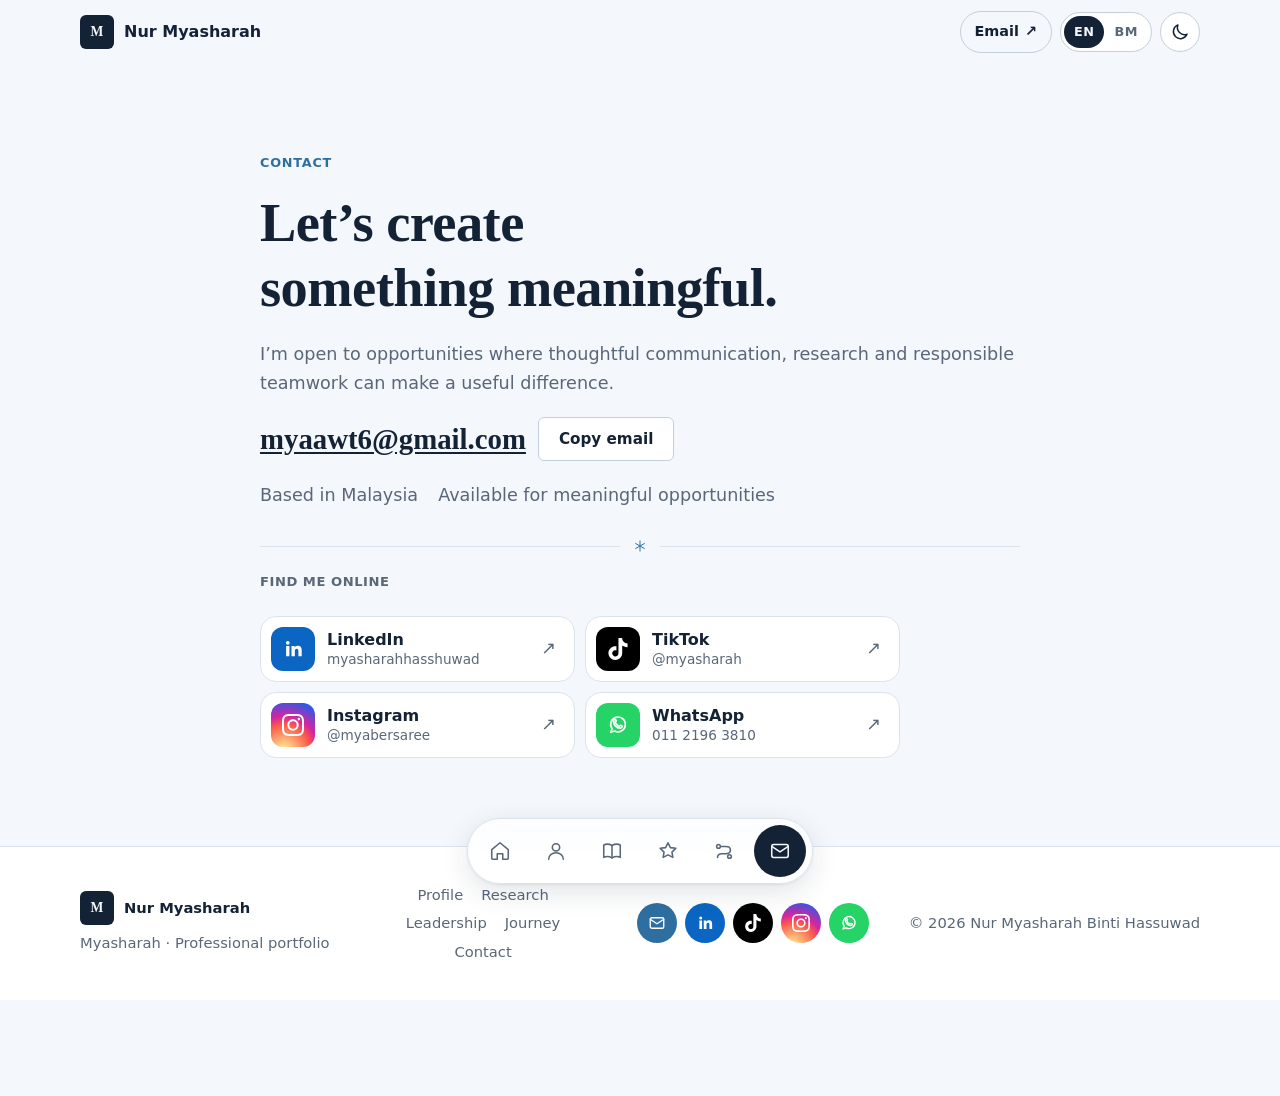
==== hubungi.html @ b0e8406f "Rebuild portfolio as six-page winter site Port the interface of the Muhammad Yushafizul portfolio (h" ====
<!doctype html>
<html lang="en">
  <head>
    <meta charset="UTF-8" />
    <meta name="viewport" content="width=device-width, initial-scale=1.0" />
    <meta name="description" content="Contact Nur Myasharah Binti Hassuwad by email, LinkedIn, TikTok, Instagram or WhatsApp." />
    <meta name="theme-color" content="#f4f7fb" />
    <meta property="og:type" content="website" />
    <meta property="og:locale" content="en_MY" />
    <meta property="og:title" content="Contact | Nur Myasharah" />
    <meta property="og:description" content="Contact Nur Myasharah Binti Hassuwad by email, LinkedIn, TikTok, Instagram or WhatsApp." />
    <meta property="og:image" content="assets/profile-myasharah.jpg" />
    <link rel="icon" href="assets/favicon.svg" type="image/svg+xml" />
    <script src="boot.js?v=20261106-winter"></script>
    <link rel="stylesheet" href="styles.css?v=20261106-winter" />
    <title>Contact | Nur Myasharah</title>
  </head>
  <body>
    <a class="skip-link" href="#main">Skip to content</a>
    <div class="page-progress" aria-hidden="true"><span data-page-progress></span></div>

    <header class="site-header">
      <div class="container nav-wrap">
        <a class="brand" href="./" aria-label="Return to the home page">
          <span class="brand-mark" aria-hidden="true">M</span>
          <span class="brand-name">Nur Myasharah</span>
        </a>
        <div class="header-tools" role="group" aria-label="Site settings">
          <a class="header-action" href="mailto:myaawt6@gmail.com">Email <span aria-hidden="true">↗</span></a>
          <div class="lang-switch" role="group" aria-label="Language">
            <button type="button" data-set-lang="en" aria-label="Show the site in English">EN</button>
            <button type="button" data-set-lang="ms" aria-label="Show the site in Bahasa Melayu">BM</button>
          </div>
          <button class="theme-toggle" type="button" data-theme-toggle aria-label="Switch to dark mode">
            <svg class="theme-icon theme-icon-moon" viewBox="0 0 24 24" aria-hidden="true"><path d="M20.5 14.5A8.5 8.5 0 0 1 9.5 3.5a8.5 8.5 0 1 0 11 11Z"/></svg>
            <svg class="theme-icon theme-icon-sun" viewBox="0 0 24 24" aria-hidden="true"><circle cx="12" cy="12" r="4.2"/><path d="M12 2.5v2.2M12 19.3v2.2M4.6 4.6l1.6 1.6M17.8 17.8l1.6 1.6M2.5 12h2.2M19.3 12h2.2M4.6 19.4l1.6-1.6M17.8 6.2l1.6-1.6"/></svg>
          </button>
        </div>
      </div>
    </header>

    <main id="main">
      <section class="section">
        <div class="container contact-panel">
          <p class="eyebrow">Contact</p>
          <h1>Let’s create something meaningful.</h1>
          <p>I’m open to opportunities where thoughtful communication, research and responsible teamwork can make a useful difference.</p>
          <div class="email-row">
            <a class="email-link" href="mailto:myaawt6@gmail.com" data-email-link>myaawt6@gmail.com</a>
            <button class="button button-secondary copy-email" type="button" data-copy-email="myaawt6@gmail.com"><span data-copy-label>Copy email</span></button>
          </div>
          <p class="sr-only" aria-live="polite" data-copy-status></p>
          <p class="contact-meta"><span>Based in Malaysia</span><span>Available for meaningful opportunities</span></p>
          <div class="snow-rule snow-rule-inline" aria-hidden="true"><svg viewBox="0 0 24 24"><path d="M12 2v20M3.3 7l17.4 10M3.3 17 20.7 7"/></svg></div>
          <h2 class="kicker">Find me online</h2>
          <ul class="social-links">
            <li>
            <a class="hub-link" href="https://www.linkedin.com/in/myasharahhasshuwad" target="_blank" rel="noopener me">
              <span class="hub-icon brand-linkedin"><svg class="brand-icon" viewBox="0 0 24 24" aria-hidden="true"><path d="M4.5 8.75h3.6V20H4.5zM6.3 3.25a2.05 2.05 0 1 1 0 4.1 2.05 2.05 0 0 1 0-4.1zM10.3 8.75h3.45v1.55h.05c.48-.9 1.66-1.85 3.4-1.85 3.65 0 4.3 2.4 4.3 5.5V20h-3.6v-5.4c0-1.3 0-2.95-1.8-2.95s-2.1 1.4-2.1 2.85V20h-3.6z"/></svg></span>
              <span class="hub-text"><strong>LinkedIn</strong><small>myasharahhasshuwad</small></span>
              <span class="hub-arrow" aria-hidden="true">↗</span>
            </a>
          </li>
            <li>
            <a class="hub-link" href="https://www.tiktok.com/@myasharah" target="_blank" rel="noopener me">
              <span class="hub-icon brand-tiktok"><svg class="brand-icon" viewBox="0 0 24 24" aria-hidden="true"><path d="M12.525.02c1.31-.02 2.61-.01 3.91-.02.08 1.53.63 3.09 1.75 4.17 1.12 1.11 2.7 1.62 4.24 1.79v4.03c-1.44-.05-2.89-.35-4.2-.97-.57-.26-1.1-.59-1.62-.93-.01 2.92.01 5.84-.02 8.75-.08 1.4-.54 2.79-1.35 3.94-1.31 1.92-3.58 3.17-5.91 3.21-1.43.08-2.86-.31-4.08-1.03-2.02-1.19-3.44-3.37-3.65-5.71-.02-.5-.03-1-.01-1.49.18-1.9 1.12-3.72 2.58-4.96 1.66-1.44 3.98-2.13 6.15-1.72.02 1.48-.04 2.96-.04 4.44-.99-.32-2.15-.23-3.02.37-.63.41-1.11 1.04-1.36 1.75-.21.51-.15 1.07-.14 1.61.24 1.64 1.82 3.02 3.5 2.87 1.12-.01 2.19-.66 2.77-1.61.19-.33.4-.67.41-1.06.1-1.79.06-3.57.07-5.36.01-4.03-.01-8.05.02-12.07z"/></svg></span>
              <span class="hub-text"><strong>TikTok</strong><small>@myasharah</small></span>
              <span class="hub-arrow" aria-hidden="true">↗</span>
            </a>
          </li>
            <li>
            <a class="hub-link" href="https://www.instagram.com/myabersaree/" target="_blank" rel="noopener me">
              <span class="hub-icon brand-instagram"><svg class="brand-icon" viewBox="0 0 24 24" aria-hidden="true"><path d="M7.0301.084c-1.2768.0602-2.1487.264-2.911.5634-.7888.3075-1.4575.72-2.1228 1.3877-.6652.6677-1.075 1.3368-1.3802 2.127-.2954.7638-.4956 1.6365-.552 2.914-.0564 1.2775-.0689 1.6882-.0626 4.947.0062 3.2586.0206 3.6671.0825 4.9473.061 1.2765.264 2.1482.5635 2.9107.308.7889.72 1.4573 1.388 2.1228.6679.6655 1.3365 1.0743 2.1285 1.38.7632.295 1.6361.4961 2.9134.552 1.2773.056 1.6884.069 4.9462.0627 3.2578-.0062 3.668-.0207 4.9478-.0814 1.28-.0607 2.147-.2652 2.9098-.5633.7889-.3086 1.4578-.72 2.1228-1.3881.665-.6682 1.0745-1.3378 1.3795-2.1284.2957-.7632.4966-1.636.552-2.9124.056-1.2809.0692-1.6898.063-4.948-.0063-3.2583-.021-3.6668-.0817-4.9465-.0607-1.2797-.264-2.1487-.5633-2.9117-.3084-.7889-.72-1.4568-1.3876-2.1228C21.2982 1.33 20.628.9208 19.8378.6165 19.074.321 18.2017.1197 16.9244.0645 15.6471.0093 15.236-.005 11.977.0014 8.718.0076 8.31.0215 7.0301.0839m.1402 21.6932c-1.17-.0509-1.8053-.2453-2.2287-.408-.5606-.216-.96-.4771-1.3819-.895-.422-.4178-.6811-.8186-.9-1.378-.1644-.4234-.3624-1.058-.4171-2.228-.0595-1.2645-.072-1.6442-.079-4.848-.007-3.2037.0053-3.583.0607-4.848.05-1.169.2456-1.805.408-2.2282.216-.5613.4762-.96.895-1.3816.4188-.4217.8184-.6814 1.3783-.9003.423-.1651 1.0575-.3614 2.227-.4171 1.2655-.06 1.6447-.072 4.848-.079 3.2033-.007 3.5835.005 4.8495.0608 1.169.0508 1.8053.2445 2.228.408.5608.216.96.4754 1.3816.895.4217.4194.6816.8176.9005 1.3787.1653.4217.3617 1.056.4169 2.2263.0602 1.2655.0739 1.645.0796 4.848.0058 3.203-.0055 3.5834-.061 4.848-.051 1.17-.245 1.8055-.408 2.2294-.216.5604-.4763.96-.8954 1.3814-.419.4215-.8181.6811-1.3783.9-.4224.1649-1.0577.3617-2.2262.4174-1.2656.0595-1.6448.072-4.8493.079-3.2045.007-3.5825-.006-4.848-.0608M16.953 5.5864A1.44 1.44 0 1 0 18.39 4.144a1.44 1.44 0 0 0-1.437 1.4424M5.8385 12.012c.0067 3.4032 2.7706 6.1557 6.173 6.1493 3.4026-.0065 6.157-2.7701 6.1506-6.1733-.0065-3.4032-2.771-6.1565-6.174-6.1498-3.403.0067-6.156 2.771-6.1496 6.1738M8 12.0077a4 4 0 1 1 4.008 3.9921A3.9996 3.9996 0 0 1 8 12.0077"/></svg></span>
              <span class="hub-text"><strong>Instagram</strong><small>@myabersaree</small></span>
              <span class="hub-arrow" aria-hidden="true">↗</span>
            </a>
          </li>
            <li>
            <a class="hub-link" href="https://wa.me/601121963810" target="_blank" rel="noopener me">
              <span class="hub-icon brand-whatsapp"><svg viewBox="0 0 24 24" aria-hidden="true"><path d="M20 11.5a8 8 0 0 1-11.8 7L4 20l1.5-4A8 8 0 1 1 20 11.5z"/><path d="M9 8.5c.5 2.5 2 4 4.5 5l1.2-1.1 1.8.8c.2.1.3.4.2.6-.4 1.1-1.3 1.7-2.5 1.7-3.8-.2-7-3.4-7.2-7.2 0-1.2.6-2.1 1.7-2.5.2-.1.5 0 .6.2l.8 1.8L9 8.5z"/></svg></span>
              <span class="hub-text"><strong>WhatsApp</strong><small>011 2196 3810</small></span>
              <span class="hub-arrow" aria-hidden="true">↗</span>
            </a>
          </li>
          </ul>
        </div>
      </section>
    </main>

    <nav class="dock" aria-label="Main navigation">
      <a class="dock-link" href="./">
        <svg viewBox="0 0 24 24" aria-hidden="true"><path d="M3 10.5 12 3l9 7.5V20a1 1 0 0 1-1 1h-5v-6h-6v6H4a1 1 0 0 1-1-1v-9.5Z"/></svg>
        <span class="dock-label">Home</span>
      </a>
      <a class="dock-link" href="profil.html">
        <svg viewBox="0 0 24 24" aria-hidden="true"><circle cx="12" cy="8" r="4"/><path d="M4 21c0-4 3.6-7 8-7s8 3 8 7"/></svg>
        <span class="dock-label">Profile</span>
      </a>
      <a class="dock-link" href="penyelidikan.html">
        <svg viewBox="0 0 24 24" aria-hidden="true"><path d="M3 5.5C5 4.5 8.5 4 12 6c3.5-2 7-1.5 9-.5V19c-2-1-5.5-1.5-9 .5-3.5-2-7-1.5-9-.5V5.5Z"/><path d="M12 6v13.5"/></svg>
        <span class="dock-label">Research</span>
      </a>
      <a class="dock-link" href="kepimpinan.html">
        <svg viewBox="0 0 24 24" aria-hidden="true"><path d="m12 3 2.6 5.3 5.9.8-4.2 4.1 1 5.8-5.3-2.8L6.7 19l1-5.8-4.2-4.1 5.9-.8L12 3z"/></svg>
        <span class="dock-label">Leadership</span>
      </a>
      <a class="dock-link" href="perjalanan.html">
        <svg viewBox="0 0 24 24" aria-hidden="true"><path d="M5 19c0-3 2-4 5-4h4c3 0 5-1 5-4s-2-4-5-4H9"/><circle cx="6" cy="7" r="2"/><circle cx="18" cy="18" r="2"/></svg>
        <span class="dock-label">Journey</span>
      </a>
      <a class="dock-link" href="hubungi.html" aria-current="page">
        <svg viewBox="0 0 24 24" aria-hidden="true"><rect x="3" y="5" width="18" height="14" rx="2"/><path d="m3 7 9 6 9-6"/></svg>
        <span class="dock-label">Contact</span>
      </a>
    </nav>

    <footer class="site-footer">
      <div class="container footer-grid">
        <div>
          <a class="brand footer-brand" href="./">
            <span class="brand-mark" aria-hidden="true">M</span>
            <span class="brand-name">Nur Myasharah</span>
          </a>
          <p>Myasharah · Professional portfolio</p>
        </div>
        <div class="footer-links">
          <a href="profil.html">Profile</a>
          <a href="penyelidikan.html">Research</a>
          <a href="kepimpinan.html">Leadership</a>
          <a href="perjalanan.html">Journey</a>
          <a href="hubungi.html">Contact</a>
        </div>
        <div class="footer-social" aria-label="Social media">
          <a class="brand-email" href="mailto:myaawt6@gmail.com" aria-label="Email: myaawt6@gmail.com">
            <svg viewBox="0 0 24 24" aria-hidden="true"><rect x="3" y="5" width="18" height="14" rx="2"/><path d="m3 7 9 6 9-6"/></svg>
          </a>
          <a class="brand-linkedin" href="https://www.linkedin.com/in/myasharahhasshuwad" target="_blank" rel="noopener me" aria-label="LinkedIn: myasharahhasshuwad">
            <svg class="brand-icon" viewBox="0 0 24 24" aria-hidden="true"><path d="M4.5 8.75h3.6V20H4.5zM6.3 3.25a2.05 2.05 0 1 1 0 4.1 2.05 2.05 0 0 1 0-4.1zM10.3 8.75h3.45v1.55h.05c.48-.9 1.66-1.85 3.4-1.85 3.65 0 4.3 2.4 4.3 5.5V20h-3.6v-5.4c0-1.3 0-2.95-1.8-2.95s-2.1 1.4-2.1 2.85V20h-3.6z"/></svg>
          </a>
          <a class="brand-tiktok" href="https://www.tiktok.com/@myasharah" target="_blank" rel="noopener me" aria-label="TikTok: @myasharah">
            <svg class="brand-icon" viewBox="0 0 24 24" aria-hidden="true"><path d="M12.525.02c1.31-.02 2.61-.01 3.91-.02.08 1.53.63 3.09 1.75 4.17 1.12 1.11 2.7 1.62 4.24 1.79v4.03c-1.44-.05-2.89-.35-4.2-.97-.57-.26-1.1-.59-1.62-.93-.01 2.92.01 5.84-.02 8.75-.08 1.4-.54 2.79-1.35 3.94-1.31 1.92-3.58 3.17-5.91 3.21-1.43.08-2.86-.31-4.08-1.03-2.02-1.19-3.44-3.37-3.65-5.71-.02-.5-.03-1-.01-1.49.18-1.9 1.12-3.72 2.58-4.96 1.66-1.44 3.98-2.13 6.15-1.72.02 1.48-.04 2.96-.04 4.44-.99-.32-2.15-.23-3.02.37-.63.41-1.11 1.04-1.36 1.75-.21.51-.15 1.07-.14 1.61.24 1.64 1.82 3.02 3.5 2.87 1.12-.01 2.19-.66 2.77-1.61.19-.33.4-.67.41-1.06.1-1.79.06-3.57.07-5.36.01-4.03-.01-8.05.02-12.07z"/></svg>
          </a>
          <a class="brand-instagram" href="https://www.instagram.com/myabersaree/" target="_blank" rel="noopener me" aria-label="Instagram: @myabersaree">
            <svg class="brand-icon" viewBox="0 0 24 24" aria-hidden="true"><path d="M7.0301.084c-1.2768.0602-2.1487.264-2.911.5634-.7888.3075-1.4575.72-2.1228 1.3877-.6652.6677-1.075 1.3368-1.3802 2.127-.2954.7638-.4956 1.6365-.552 2.914-.0564 1.2775-.0689 1.6882-.0626 4.947.0062 3.2586.0206 3.6671.0825 4.9473.061 1.2765.264 2.1482.5635 2.9107.308.7889.72 1.4573 1.388 2.1228.6679.6655 1.3365 1.0743 2.1285 1.38.7632.295 1.6361.4961 2.9134.552 1.2773.056 1.6884.069 4.9462.0627 3.2578-.0062 3.668-.0207 4.9478-.0814 1.28-.0607 2.147-.2652 2.9098-.5633.7889-.3086 1.4578-.72 2.1228-1.3881.665-.6682 1.0745-1.3378 1.3795-2.1284.2957-.7632.4966-1.636.552-2.9124.056-1.2809.0692-1.6898.063-4.948-.0063-3.2583-.021-3.6668-.0817-4.9465-.0607-1.2797-.264-2.1487-.5633-2.9117-.3084-.7889-.72-1.4568-1.3876-2.1228C21.2982 1.33 20.628.9208 19.8378.6165 19.074.321 18.2017.1197 16.9244.0645 15.6471.0093 15.236-.005 11.977.0014 8.718.0076 8.31.0215 7.0301.0839m.1402 21.6932c-1.17-.0509-1.8053-.2453-2.2287-.408-.5606-.216-.96-.4771-1.3819-.895-.422-.4178-.6811-.8186-.9-1.378-.1644-.4234-.3624-1.058-.4171-2.228-.0595-1.2645-.072-1.6442-.079-4.848-.007-3.2037.0053-3.583.0607-4.848.05-1.169.2456-1.805.408-2.2282.216-.5613.4762-.96.895-1.3816.4188-.4217.8184-.6814 1.3783-.9003.423-.1651 1.0575-.3614 2.227-.4171 1.2655-.06 1.6447-.072 4.848-.079 3.2033-.007 3.5835.005 4.8495.0608 1.169.0508 1.8053.2445 2.228.408.5608.216.96.4754 1.3816.895.4217.4194.6816.8176.9005 1.3787.1653.4217.3617 1.056.4169 2.2263.0602 1.2655.0739 1.645.0796 4.848.0058 3.203-.0055 3.5834-.061 4.848-.051 1.17-.245 1.8055-.408 2.2294-.216.5604-.4763.96-.8954 1.3814-.419.4215-.8181.6811-1.3783.9-.4224.1649-1.0577.3617-2.2262.4174-1.2656.0595-1.6448.072-4.8493.079-3.2045.007-3.5825-.006-4.848-.0608M16.953 5.5864A1.44 1.44 0 1 0 18.39 4.144a1.44 1.44 0 0 0-1.437 1.4424M5.8385 12.012c.0067 3.4032 2.7706 6.1557 6.173 6.1493 3.4026-.0065 6.157-2.7701 6.1506-6.1733-.0065-3.4032-2.771-6.1565-6.174-6.1498-3.403.0067-6.156 2.771-6.1496 6.1738M8 12.0077a4 4 0 1 1 4.008 3.9921A3.9996 3.9996 0 0 1 8 12.0077"/></svg>
          </a>
          <a class="brand-whatsapp" href="https://wa.me/601121963810" target="_blank" rel="noopener me" aria-label="WhatsApp: 011 2196 3810">
            <svg viewBox="0 0 24 24" aria-hidden="true"><path d="M20 11.5a8 8 0 0 1-11.8 7L4 20l1.5-4A8 8 0 1 1 20 11.5z"/><path d="M9 8.5c.5 2.5 2 4 4.5 5l1.2-1.1 1.8.8c.2.1.3.4.2.6-.4 1.1-1.3 1.7-2.5 1.7-3.8-.2-7-3.4-7.2-7.2 0-1.2.6-2.1 1.7-2.5.2-.1.5 0 .6.2l.8 1.8L9 8.5z"/></svg>
          </a>
        </div>
        <p class="copyright">© <span data-year>2026</span> Nur Myasharah Binti Hassuwad</p>
      </div>
    </footer>

    <script type="module" src="app.js?v=20261106-winter"></script>
    <script type="module" src="winter-ambience.js?v=20261106-winter"></script>
  </body>
</html>
---- styles.css ----
/* Nur Myasharah — portfolio styles
   Winter: frosted paper, deep ink-blue text, one glacier-blue accent and generous whitespace.
   System fonts only (nothing to download). Dark mode is a quiet winter night. */

:root {
  --bg: #f4f7fb;
  --surface: #ffffff;
  --soft: #e9eff6;
  --ink: #1d2838;
  --navy: #142236;
  --heading: #142236;
  --muted: #5a6779;
  --line: #dbe3ec;
  --line-strong: #c3cfdc;
  --accent: #2f6f9f;
  --accent-strong: #235a83;
  --accent-soft: #e2eef8;
  --accent-border: #bcd6ea;
  --primary: #142236;
  --primary-hover: #0c1626;
  --on-primary: #f4f7fb;
  --on-primary-muted: rgba(244, 247, 251, 0.72);
  --on-primary-soft: rgba(244, 247, 251, 0.14);
  --success: #2c7255;
  --success-soft: #e3f2ec;
  --warning: #8a5d0f;
  --warning-soft: #f6eedb;
  --error: #b3261e;
  --error-soft: #fbe9e7;
  --dock-bg: rgba(255, 255, 255, 0.92);
  --dock-bg-blur: rgba(255, 255, 255, 0.78);
  --pill-bg: rgba(255, 255, 255, 0.92);
  --flake: #b9cfe4;
  --flake-opacity: 0.7;
  color-scheme: light;

  --font-body: system-ui, -apple-system, "Segoe UI", Roboto, "Helvetica Neue", Arial, sans-serif;
  /* Elegant serifs that ship with devices; nothing is downloaded */
  --font-heading: "Iowan Old Style", "Palatino Linotype", Palatino, "Book Antiqua", Georgia, serif;

  --container: 1120px;
  --radius: 10px;
  --radius-small: 6px;
  --shadow: 0 1px 2px rgba(20, 34, 54, 0.06), 0 4px 16px rgba(20, 34, 54, 0.06);
  --header-height: 64px;
  --ease-out: cubic-bezier(0.22, 1, 0.36, 1);
}

:root[data-theme="dark"] {
  --bg: #0b1220;
  --surface: #111a2b;
  --soft: #162236;
  --ink: #dde6f2;
  --heading: #f2f6fc;
  --muted: #9aa8bc;
  --line: #22304a;
  --line-strong: #32425f;
  --accent: #8cc8f0;
  --accent-strong: #b5ddf7;
  --accent-soft: #14304a;
  --accent-border: #24506f;
  --primary: #e3edf8;
  --primary-hover: #ffffff;
  --on-primary: #0d1626;
  --on-primary-muted: rgba(13, 22, 38, 0.7);
  --on-primary-soft: rgba(13, 22, 38, 0.08);
  --success: #7ccfab;
  --success-soft: #133024;
  --warning: #e3b766;
  --warning-soft: #33280f;
  --error: #f28b82;
  --error-soft: #3a1a17;
  --dock-bg: rgba(17, 26, 43, 0.94);
  --dock-bg-blur: rgba(17, 26, 43, 0.8);
  --pill-bg: rgba(11, 18, 32, 0.88);
  --flake: #dbe8f6;
  --flake-opacity: 0.45;
  --shadow: 0 1px 2px rgba(0, 0, 0, 0.35), 0 4px 16px rgba(0, 0, 0, 0.3);
  color-scheme: dark;
}

/* ---------- Base ---------- */

*,
*::before,
*::after {
  box-sizing: border-box;
}

html {
  -webkit-text-size-adjust: 100%;
  scroll-behavior: smooth;
  scroll-padding-top: 16px;
}

body {
  margin: 0;
  color: var(--ink);
  background: var(--bg);
  font-family: var(--font-body);
  font-size: 1rem;
  line-height: 1.65;
  -webkit-font-smoothing: antialiased;
}

body.viewer-open,
body.hello-playing,
body.no-scroll {
  overflow: hidden;
}

img {
  display: block;
  max-width: 100%;
  height: auto;
}

a {
  color: var(--accent);
  text-underline-offset: 3px;
}

a:hover {
  color: var(--accent-strong);
}

h1,
h2,
h3,
h4 {
  margin: 0;
  color: var(--heading);
  font-family: var(--font-heading);
  font-weight: 600;
  line-height: 1.2;
  text-wrap: balance;
}

h1 {
  font-size: clamp(2.2rem, 5vw, 3.4rem);
  letter-spacing: -0.01em;
}

h2 {
  font-size: clamp(1.6rem, 3vw, 2.2rem);
}

h3 {
  font-size: 1.2rem;
}

h4 {
  font-size: 1.05rem;
}

p {
  margin: 0;
}

ul {
  margin: 0;
}

figure {
  margin: 0;
}

button,
input,
select,
textarea {
  font: inherit;
  color: inherit;
}

[hidden] {
  display: none !important;
}

:focus-visible {
  outline: 2px solid var(--accent);
  outline-offset: 3px;
  border-radius: 4px;
}

.sr-only {
  position: absolute;
  width: 1px;
  height: 1px;
  padding: 0;
  margin: -1px;
  overflow: hidden;
  clip: rect(0, 0, 0, 0);
  white-space: nowrap;
  border: 0;
}

.skip-link {
  position: absolute;
  z-index: 100;
  top: -100px;
  left: 16px;
  padding: 10px 16px;
  color: var(--surface);
  background: var(--primary);
  border-radius: var(--radius-small);
  text-decoration: none;
}

.skip-link:focus {
  top: 12px;
  color: var(--surface);
}

.container {
  width: min(calc(100% - 40px), var(--container));
  margin-inline: auto;
}

.section {
  padding-block: clamp(48px, 7vw, 88px);
}

.section-soft,
.section-navy {
  background: var(--soft);
  border-block: 1px solid var(--line);
}

.section-heading {
  display: grid;
  gap: 10px;
  max-width: 720px;
  margin-bottom: clamp(28px, 4vw, 44px);
}

.section-heading > p:last-child:not(.section-number) {
  color: var(--muted);
}

.section-heading-row {
  max-width: none;
  grid-template-columns: minmax(0, 1.3fr) minmax(0, 1fr);
  align-items: end;
  gap: 16px 48px;
}

.section-heading-row > div {
  display: grid;
  gap: 10px;
}

.section-number,
.eyebrow,
.experience-type,
.profile-kicker,
.skills-summary-label {
  color: var(--accent);
  font-family: var(--font-body);
  font-size: 0.8rem;
  font-weight: 650;
  letter-spacing: 0.06em;
  text-transform: uppercase;
}

/* ---------- Buttons ---------- */

.button {
  display: inline-flex;
  align-items: center;
  justify-content: center;
  gap: 8px;
  min-height: 44px;
  padding: 10px 20px;
  font-weight: 600;
  font-size: 0.95rem;
  line-height: 1.2;
  text-decoration: none;
  border: 1px solid transparent;
  border-radius: var(--radius-small);
  cursor: pointer;
  transition: background-color 150ms ease, border-color 150ms ease, color 150ms ease;
}

.button-primary {
  color: var(--on-primary);
  background: var(--primary);
}

.button-primary:hover {
  color: var(--on-primary);
  background: var(--primary-hover);
}

.button-secondary {
  color: var(--heading);
  background: var(--surface);
  border-color: var(--line-strong);
}

.button-secondary:hover {
  color: var(--heading);
  border-color: var(--primary);
}

.button:disabled {
  opacity: 0.6;
  cursor: progress;
}

/* ---------- Header ---------- */

.site-header {
  position: relative;
  z-index: 10;
}

.nav-wrap {
  display: flex;
  align-items: center;
  justify-content: space-between;
  gap: 16px;
  min-height: var(--header-height);
}

.brand {
  display: inline-flex;
  align-items: center;
  gap: 10px;
  color: var(--heading);
  font-weight: 650;
  text-decoration: none;
}

.brand:hover {
  color: var(--heading);
}

.brand-mark {
  display: grid;
  width: 34px;
  height: 34px;
  place-items: center;
  color: var(--on-primary);
  background: var(--primary);
  border-radius: var(--radius-small);
  font-family: var(--font-heading);
  font-size: 0.85rem;
  letter-spacing: 0.02em;
}

.header-action {
  display: inline-flex;
  align-items: center;
  gap: 6px;
  min-height: 40px;
  padding: 8px 14px;
  color: var(--heading);
  border: 1px solid var(--line-strong);
  border-radius: 999px;
  font-size: 0.9rem;
  font-weight: 600;
  text-decoration: none;
}

.header-action:hover {
  color: var(--heading);
  border-color: var(--primary);
}

/* ---------- Language and theme controls ---------- */

.header-tools,
.hub-controls {
  display: flex;
  align-items: center;
  gap: 8px;
}

.lang-switch {
  display: inline-flex;
  padding: 3px;
  background: var(--surface);
  border: 1px solid var(--line-strong);
  border-radius: 999px;
}

.lang-switch button {
  min-width: 38px;
  min-height: 32px;
  padding: 4px 10px;
  color: var(--muted);
  background: transparent;
  border: 0;
  border-radius: 999px;
  font-size: 0.8rem;
  font-weight: 700;
  letter-spacing: 0.04em;
  cursor: pointer;
  transition: background-color 150ms ease, color 150ms ease;
}

.lang-switch button:hover {
  color: var(--heading);
}

.lang-switch button[aria-pressed="true"] {
  color: var(--on-primary);
  background: var(--primary);
}

.theme-toggle {
  display: grid;
  width: 40px;
  height: 40px;
  place-items: center;
  padding: 0;
  color: var(--heading);
  background: var(--surface);
  border: 1px solid var(--line-strong);
  border-radius: 50%;
  cursor: pointer;
  transition: border-color 150ms ease, transform 300ms ease;
}

.theme-toggle:hover {
  border-color: var(--heading);
}

.theme-toggle:active {
  transform: rotate(20deg);
}

.theme-icon {
  grid-area: 1 / 1;
  width: 20px;
  height: 20px;
  fill: none;
  stroke: currentColor;
  stroke-width: 1.8;
  stroke-linecap: round;
  stroke-linejoin: round;
  transition: opacity 200ms ease, transform 300ms ease;
}

/* Shows the mode you would switch to: a moon in light mode, a sun in dark mode */
.theme-icon-sun,
[data-theme="dark"] .theme-icon-moon {
  opacity: 0;
  transform: rotate(-60deg) scale(0.6);
}

[data-theme="dark"] .theme-icon-sun {
  opacity: 1;
  transform: none;
}

.hub-controls {
  position: absolute;
  top: calc(16px + env(safe-area-inset-top, 0px));
  right: 16px;
}

/* Bahasa Melayu: keep the English text hidden for the instant before it is swapped (boot.js has a timeout) */
.i18n-pending body {
  visibility: hidden;
}

/* ---------- Bottom navigation (dock) ---------- */

body {
  padding-bottom: calc(96px + env(safe-area-inset-bottom, 0px));
}

.dock {
  position: fixed;
  z-index: 60;
  left: 50%;
  bottom: calc(16px + env(safe-area-inset-bottom, 0px));
  display: flex;
  gap: 4px;
  padding: 6px;
  background: var(--dock-bg);
  border: 1px solid var(--line);
  border-radius: 999px;
  box-shadow: 0 8px 28px rgba(20, 34, 54, 0.12), 0 1px 3px rgba(20, 34, 54, 0.08);
  transform: translateX(-50%);
}

@supports (backdrop-filter: blur(12px)) {
  .dock {
    background: var(--dock-bg-blur);
    backdrop-filter: blur(12px) saturate(1.4);
  }
}

.dock-link {
  position: relative;
  display: grid;
  width: 52px;
  height: 52px;
  place-items: center;
  color: var(--muted);
  border-radius: 999px;
  text-decoration: none;
  transition: background-color 180ms ease, color 180ms ease, transform 180ms ease;
}

.dock-link svg {
  width: 22px;
  height: 22px;
  fill: none;
  stroke: currentColor;
  stroke-width: 1.7;
  stroke-linecap: round;
  stroke-linejoin: round;
}

.dock-link:hover {
  color: var(--heading);
  background: var(--soft);
}

.dock-link[aria-current="page"] {
  color: var(--on-primary);
  background: var(--primary);
}

/* Desktop: label appears as a tooltip above the icon */
.dock-label {
  position: absolute;
  bottom: calc(100% + 10px);
  left: 50%;
  padding: 4px 10px;
  color: var(--on-primary);
  background: var(--primary);
  border-radius: var(--radius-small);
  font-size: 0.78rem;
  font-weight: 600;
  white-space: nowrap;
  opacity: 0;
  pointer-events: none;
  transform: translate(-50%, 4px);
  transition: opacity 150ms ease, transform 150ms ease;
}

.dock-link:hover .dock-label,
.dock-link:focus-visible .dock-label {
  opacity: 1;
  transform: translate(-50%, 0);
}

@media (hover: hover) and (pointer: fine) {
  .dock-link:hover {
    transform: translateY(-3px);
  }
}

/* ---------- Footer ---------- */

.site-footer {
  padding-block: 36px;
  color: var(--muted);
  background: var(--surface);
  border-top: 1px solid var(--line);
  font-size: 0.92rem;
}

.footer-grid {
  display: grid;
  grid-template-columns: auto 1fr auto auto;
  align-items: center;
  gap: 20px 40px;
}

.footer-grid > div:first-child {
  display: grid;
  gap: 6px;
}

.footer-links {
  display: flex;
  flex-wrap: wrap;
  justify-content: center;
  gap: 4px 18px;
}

.footer-links a {
  color: var(--muted);
  text-decoration: none;
}

.footer-links a:hover {
  color: var(--heading);
  text-decoration: underline;
}

.footer-social {
  display: flex;
  gap: 8px;
}

.footer-social a {
  display: grid;
  width: 40px;
  height: 40px;
  place-items: center;
  /* Logos stay white on their brand colour in both themes */
  color: #fff;
  border-radius: 50%;
  transition: transform 150ms ease, box-shadow 150ms ease;
}

.footer-social a:hover {
  color: #fff;
  box-shadow: 0 4px 12px rgba(20, 34, 54, 0.2);
  transform: translateY(-2px);
}

.footer-social svg {
  width: 18px;
  height: 18px;
}

/* ---------- Page hero (inner pages) ---------- */

.page-hero {
  padding-block: clamp(48px, 8vw, 96px) clamp(36px, 5vw, 56px);
  border-bottom: 1px solid var(--line);
}

.page-hero-content {
  display: grid;
  gap: 14px;
  max-width: 760px;
  margin-inline: max(20px, calc((100% - var(--container)) / 2));
}

.page-hero-content > p:not(.eyebrow) {
  color: var(--muted);
  font-size: 1.1rem;
}

.page-hero-link {
  justify-self: start;
  font-weight: 600;
  text-decoration: none;
}

.page-hero-link:hover {
  text-decoration: underline;
}

/* ---------- Home ---------- */

.home-intro {
  padding-block: clamp(40px, 7vw, 88px);
}

.home-intro-grid {
  display: grid;
  grid-template-columns: minmax(0, 1.4fr) minmax(220px, 0.8fr);
  align-items: center;
  gap: clamp(32px, 6vw, 80px);
}

.home-intro-copy {
  display: grid;
  gap: 18px;
}

.home-intro-copy h1 {
  font-size: clamp(2.4rem, 6vw, 4rem);
}

.home-lead {
  max-width: 34em;
  color: var(--muted);
  font-size: clamp(1.05rem, 1.6vw, 1.2rem);
}

.home-actions {
  display: flex;
  flex-wrap: wrap;
  gap: 12px;
  margin-top: 6px;
}

.home-portrait img,
.profile-portrait {
  width: 100%;
  aspect-ratio: 3 / 4;
  object-fit: cover;
  object-position: center 20%;
  background: var(--soft);
  border-radius: var(--radius);
}

.home-facts {
  padding-block: 0 clamp(40px, 6vw, 64px);
}

.fact-list {
  display: grid;
  grid-template-columns: repeat(3, minmax(0, 1fr));
  margin: 0;
  border-top: 1px solid var(--line);
}

.fact-list > div {
  display: grid;
  align-content: start;
  gap: 4px;
  padding: 24px 24px 0 0;
}

.fact-list > div + div {
  padding-left: 24px;
  border-left: 1px solid var(--line);
}

.fact-list dt {
  color: var(--muted);
  font-size: 0.82rem;
  font-weight: 600;
  letter-spacing: 0.04em;
  text-transform: uppercase;
}

.fact-list dd {
  margin: 0;
  color: var(--heading);
  font-weight: 550;
}

.fact-list .fact-note {
  color: var(--muted);
  font-weight: 400;
  font-size: 0.92rem;
}

.link-grid {
  display: grid;
  grid-template-columns: repeat(3, minmax(0, 1fr));
  gap: 16px;
}

.link-card {
  display: grid;
  align-content: start;
  gap: 8px;
  padding: 24px;
  color: var(--ink);
  background: var(--surface);
  border: 1px solid var(--line);
  border-radius: var(--radius);
  text-decoration: none;
  transition: border-color 150ms ease, box-shadow 150ms ease;
}

.link-card:hover {
  color: var(--ink);
  border-color: var(--line-strong);
  box-shadow: var(--shadow);
}

.link-card p {
  color: var(--muted);
}

.link-card-cta {
  margin-top: 6px;
  color: var(--accent);
  font-weight: 600;
}

.link-card:hover .link-card-cta {
  text-decoration: underline;
}

.link-card-accent {
  background: var(--accent-soft);
  border-color: var(--accent-border);
}

/* ---------- Welcome ("hello") opening ---------- */

.hello {
  position: fixed;
  z-index: 100;
  inset: 0;
  display: grid;
  place-items: center;
  background: var(--soft);
  cursor: pointer;
  /* Failsafe: never block the page if the script does not run */
  animation: hello-failsafe 0s 6s forwards;
  transition: transform 850ms cubic-bezier(0.76, 0, 0.24, 1);
}

/* Curved bottom edge that trails the sheet as it lifts away */
.hello::after {
  content: "";
  position: absolute;
  top: 100%;
  left: -10%;
  width: 120%;
  height: 0;
  background: var(--soft);
  border-radius: 0 0 50% 50%;
  transition: height 850ms cubic-bezier(0.76, 0, 0.24, 1);
}

.intro-seen .hello,
html:not(.js) .hello {
  display: none;
}

.hello-word {
  display: flex;
  align-items: center;
  gap: 0.35em;
  margin: 0;
  color: var(--heading);
  font-family: var(--font-heading);
  font-size: clamp(2.4rem, 7vw, 4.6rem);
  font-weight: 600;
  line-height: 1.1;
  white-space: nowrap;
}

.hello-word::before {
  content: "";
  width: 0.22em;
  height: 0.22em;
  background: var(--accent);
  border-radius: 50%;
}

.hello-word.is-in {
  animation: hello-word-in 320ms ease-out both;
}

/* The middle greetings flick past, so they need a much quicker fade */
.hello-word.is-in.is-quick {
  animation-duration: 90ms;
}

.hello-skip {
  position: absolute;
  right: 20px;
  bottom: calc(20px + env(safe-area-inset-bottom, 0px));
  padding: 8px 12px;
  color: var(--muted);
  background: none;
  border: 0;
  font-size: 0.85rem;
  cursor: pointer;
}

.hello.is-leaving {
  pointer-events: none;
  transform: translateY(-100%);
}

.hello.is-leaving::after {
  height: 14vh;
}

.hello.is-leaving .hello-word {
  opacity: 0;
  transform: translateY(-40px);
  transition: opacity 300ms ease, transform 500ms ease;
}

@keyframes hello-word-in {
  from { opacity: 0; transform: translateY(12px); }
  to { opacity: 1; transform: translateY(0); }
}

@keyframes hello-failsafe {
  to { visibility: hidden; pointer-events: none; }
}

/* Home content rises in as the welcome lifts away */
.hello-playing .home-intro-copy > *,
.hello-playing .home-portrait,
.hello-playing .dock {
  opacity: 0;
}

.home-page .home-intro-copy > *,
.home-page .home-portrait {
  animation: home-rise 700ms cubic-bezier(0.22, 1, 0.36, 1) both;
}

.home-page .home-intro-copy > :nth-child(2) { animation-delay: 60ms; }
.home-page .home-intro-copy > :nth-child(3) { animation-delay: 120ms; }
.home-page .home-intro-copy > :nth-child(4) { animation-delay: 180ms; }
.home-page .home-portrait { animation-delay: 120ms; }

.hello-playing .home-intro-copy > *,
.hello-playing .home-portrait {
  animation: none;
}

.home-page .dock {
  animation: dock-rise 600ms 250ms cubic-bezier(0.22, 1, 0.36, 1) both;
}

.hello-playing .dock {
  animation: none;
}

@keyframes home-rise {
  from { opacity: 0; transform: translateY(18px); }
  to { opacity: 1; transform: none; }
}

@keyframes dock-rise {
  from { opacity: 0; transform: translate(-50%, 24px); }
  to { opacity: 1; transform: translate(-50%, 0); }
}

/* ---------- Link page (after the welcome) ---------- */

.hub {
  position: fixed;
  z-index: 90;
  inset: 0;
  display: grid;
  place-items: center;
  overflow-y: auto;
  /* Extra top room keeps the language/theme controls clear of the photo */
  padding: calc(76px + env(safe-area-inset-top, 0px)) 16px calc(32px + env(safe-area-inset-bottom, 0px));
  background:
    radial-gradient(circle at 50% 0%, var(--accent-soft), transparent 55%),
    var(--bg);
  transition: opacity 500ms ease, transform 600ms cubic-bezier(0.76, 0, 0.24, 1);
}

.hub[hidden] {
  display: none;
}

.hub-card {
  display: grid;
  justify-items: center;
  width: min(100%, 420px);
  text-align: center;
}

.hub-avatar {
  width: 104px;
  height: 104px;
  object-fit: cover;
  object-position: center 18%;
  border: 3px solid var(--surface);
  border-radius: 50%;
  box-shadow: 0 6px 20px rgba(20, 34, 54, 0.14);
}

.hub-name {
  margin-top: 16px;
  font-size: 1.6rem;
}

.hub-description {
  max-width: 30em;
  margin-top: 6px;
  color: var(--muted);
  font-size: 0.95rem;
}

.hub-links {
  display: grid;
  gap: 10px;
  width: 100%;
  margin: 24px 0 0;
  padding: 0;
  list-style: none;
}

.hub-link {
  display: grid;
  grid-template-columns: 44px minmax(0, 1fr) auto;
  align-items: center;
  gap: 12px;
  width: 100%;
  min-height: 64px;
  padding: 10px 18px 10px 10px;
  color: var(--ink);
  background: var(--surface);
  border: 1px solid var(--line);
  border-radius: 16px;
  text-align: left;
  text-decoration: none;
  cursor: pointer;
  transition: border-color 150ms ease, box-shadow 150ms ease, transform 150ms ease;
}

.hub-link:hover {
  color: var(--ink);
  border-color: var(--line-strong);
  box-shadow: var(--shadow);
  transform: translateY(-1px);
}

.hub-icon {
  display: grid;
  width: 44px;
  height: 44px;
  place-items: center;
  color: var(--heading);
  background: var(--soft);
  border-radius: 12px;
}

.hub-icon svg {
  width: 22px;
  height: 22px;
  fill: none;
  stroke: currentColor;
  stroke-width: 1.7;
  stroke-linecap: round;
  stroke-linejoin: round;
}

.hub-text {
  display: grid;
  min-width: 0;
  line-height: 1.3;
}

.hub-text strong {
  color: var(--heading);
  font-weight: 650;
}

.hub-text small {
  overflow: hidden;
  color: var(--muted);
  font-size: 0.85rem;
  text-overflow: ellipsis;
  white-space: nowrap;
}

.hub-arrow {
  color: var(--muted);
  font-size: 1.1rem;
}

.hub-link-primary {
  color: var(--on-primary);
  background: var(--primary);
  border-color: var(--primary);
}

.hub-link-primary:hover {
  color: var(--on-primary);
  border-color: var(--primary);
}

.hub-link-primary .hub-icon {
  color: var(--on-primary);
  background: var(--on-primary-soft);
}

.hub-link-primary .hub-text strong,
.hub-link-primary .hub-arrow {
  color: var(--on-primary);
}

.hub-link-primary .hub-text small {
  color: var(--on-primary-muted);
}

.hub-note {
  margin-top: 20px;
  color: var(--muted);
  font-size: 0.85rem;
}

/* Items rise in one after another as the welcome lifts away */
.hub-card > *,
.hub-links > li {
  animation: hub-rise 600ms cubic-bezier(0.22, 1, 0.36, 1) both;
}

.hub-card > :nth-child(1) { animation-delay: 250ms; }
.hub-card > :nth-child(2) { animation-delay: 310ms; }
.hub-card > :nth-child(3) { animation-delay: 360ms; }
.hub-card > :nth-child(4) { animation: none; }
.hub-links > li:nth-child(1) { animation-delay: 420ms; }
.hub-links > li:nth-child(2) { animation-delay: 470ms; }
.hub-links > li:nth-child(3) { animation-delay: 520ms; }
.hub-links > li:nth-child(4) { animation-delay: 570ms; }
.hub-links > li:nth-child(5) { animation-delay: 620ms; }
.hub-links > li:nth-child(6) { animation-delay: 670ms; }
.hub-card > :nth-child(5) { animation-delay: 740ms; }

.hub.is-leaving {
  pointer-events: none;
  opacity: 0;
  transform: scale(1.02);
}

@keyframes hub-rise {
  from { opacity: 0; transform: translateY(14px); }
  to { opacity: 1; transform: none; }
}

/* ---------- Social platform logos ---------- */
/* Each platform keeps its own colour; the logo itself is drawn in white. */

.brand-icon,
.hub-icon .brand-icon {
  fill: currentColor;
  stroke: none;
}

.hub-icon[class*="brand-"] {
  color: #fff;
}

.brand-tiktok,
.footer-social .brand-tiktok {
  background: #000000;
}

.brand-instagram,
.footer-social .brand-instagram {
  background: radial-gradient(circle at 30% 107%, #fdf497 0%, #fd5949 45%, #d6249f 60%, #285aeb 90%);
}

.brand-facebook,
.footer-social .brand-facebook {
  background: #0866ff;
}

.brand-linkedin,
.footer-social .brand-linkedin {
  background: #0a66c2;
}


/* ---------- Shared cards, lists and labels ---------- */

.card {
  display: grid;
  align-content: start;
  gap: 10px;
  padding: clamp(20px, 3vw, 28px);
  background: var(--surface);
  border: 1px solid var(--line);
  border-radius: var(--radius);
}

.card > p:not(.kicker) {
  color: var(--muted);
}

.card-grid {
  display: grid;
  grid-template-columns: repeat(3, minmax(0, 1fr));
  gap: 16px;
}

.card-grid.cols-2 {
  grid-template-columns: repeat(2, minmax(0, 1fr));
}

.card-grid.cols-4 {
  grid-template-columns: repeat(4, minmax(0, 1fr));
}

.kicker {
  color: var(--muted);
  font-family: var(--font-body);
  font-size: 0.82rem;
  font-weight: 600;
  letter-spacing: 0.04em;
  text-transform: uppercase;
}

.subsection {
  display: grid;
  gap: 20px;
}

.subsection + .subsection {
  margin-top: clamp(40px, 6vw, 64px);
}

.subsection > h2,
.subsection > h3 {
  font-size: clamp(1.35rem, 2.4vw, 1.75rem);
}

.prose {
  display: grid;
  gap: 14px;
  max-width: 68ch;
}

.prose p {
  color: var(--muted);
}

.prose .lead {
  color: var(--heading);
  font-family: var(--font-heading);
  font-size: clamp(1.2rem, 2.2vw, 1.45rem);
  line-height: 1.45;
}

.skill-pills {
  display: flex;
  flex-wrap: wrap;
  gap: 8px;
  margin: 0;
  padding: 0;
  list-style: none;
}

.skill-pills li {
  padding: 6px 12px;
  color: var(--heading);
  background: var(--soft);
  border: 1px solid var(--line);
  border-radius: 999px;
  font-size: 0.88rem;
  font-weight: 550;
}

.tag-list {
  display: flex;
  flex-wrap: wrap;
  gap: 6px;
  margin: 4px 0 0;
  padding: 0;
  list-style: none;
}

.tag-list li {
  padding: 2px 10px;
  color: var(--accent-strong);
  background: var(--accent-soft);
  border-radius: 999px;
  font-size: 0.8rem;
  font-weight: 600;
}

[data-theme="dark"] .tag-list li {
  color: var(--accent);
}

/* ---------- Winter details ---------- */

/* A thin rule with a small six-point snowflake in the middle, used at most once per page */
.snow-rule {
  display: flex;
  align-items: center;
  gap: 14px;
  width: min(calc(100% - 40px), var(--container));
  margin: 0 auto;
  color: var(--accent);
}

.snow-rule::before,
.snow-rule::after {
  content: "";
  flex: 1;
  height: 1px;
  background: var(--line);
}

.snow-rule svg {
  width: 12px;
  height: 12px;
  fill: none;
  stroke: currentColor;
  stroke-width: 2;
  stroke-linecap: round;
}

/* A very light frost in the top-left corner of inner page heroes */
.page-hero {
  background: radial-gradient(circle at 0 0, var(--accent-soft), transparent 40%);
}

/* Falling snow (winter-ambience.js) sits behind the content */
.snow-fall {
  position: fixed;
  z-index: -1;
  inset: 0;
  overflow: hidden;
  pointer-events: none;
}

.flake {
  position: absolute;
  top: -40px;
  left: var(--flake-x);
  width: var(--flake-size);
  height: var(--flake-size);
  animation: snow-fall var(--flake-duration) linear var(--flake-delay) infinite;
  will-change: transform;
}

.flake svg {
  display: block;
  width: 100%;
  height: 100%;
  opacity: var(--flake-opacity);
  fill: var(--flake);
  stroke: var(--flake);
  animation: snow-sway var(--flake-sway) ease-in-out var(--flake-delay) infinite alternate;
  will-change: transform;
}

.flake-dim svg {
  opacity: calc(var(--flake-opacity) * 0.8);
}

@keyframes snow-fall {
  from { transform: translate3d(0, 0, 0); }
  to { transform: translate3d(var(--flake-drift), calc(100vh + 40px), 0); }
}

@keyframes snow-sway {
  from { transform: translateX(-10px) rotate(0deg); }
  to { transform: translateX(10px) rotate(60deg); }
}

/* Content sits above the snow */
.site-header,
main,
.site-footer {
  position: relative;
}

.page-progress {
  position: fixed;
  z-index: 70;
  inset: 0 0 auto;
  height: 2px;
  pointer-events: none;
}

.page-progress span {
  display: block;
  height: 100%;
  background: var(--accent);
  transform: scaleX(0);
  transform-origin: left center;
}

/* ---------- Home ---------- */

.home-name {
  display: grid;
  gap: 2px;
  font-size: clamp(2.6rem, 7vw, 4.4rem);
  letter-spacing: -0.015em;
  line-height: 1.02;
}

.home-name small {
  color: var(--muted);
  font-size: max(0.36em, 1.05rem);
  font-weight: 500;
  letter-spacing: 0.02em;
  line-height: 1.3;
}

.home-role {
  color: var(--heading);
  font-family: var(--font-heading);
  font-size: clamp(1.15rem, 2vw, 1.35rem);
  font-style: italic;
}

.status-line {
  display: inline-flex;
  align-items: center;
  gap: 10px;
  color: var(--muted);
  font-size: 0.92rem;
}

.status-line::before {
  content: "";
  width: 8px;
  height: 8px;
  background: var(--success);
  border-radius: 50%;
  box-shadow: 0 0 0 4px var(--success-soft);
}

/* The portrait in a frosted frame: thin border, a 1px inner highlight and a soft shadow */
.home-portrait {
  padding: 8px;
  background: var(--surface);
  border: 1px solid var(--line-strong);
  border-radius: calc(var(--radius) + 6px);
  box-shadow: inset 0 0 0 1px rgba(255, 255, 255, 0.7), var(--shadow);
}

[data-theme="dark"] .home-portrait {
  box-shadow: inset 0 0 0 1px rgba(255, 255, 255, 0.06), var(--shadow);
}

[data-theme="dark"] .home-portrait img {
  filter: brightness(0.94);
}

.focus-list {
  display: grid;
  grid-template-columns: repeat(3, minmax(0, 1fr));
  margin: 0;
  padding: 0;
  list-style: none;
  border-top: 1px solid var(--line);
}

.focus-list li {
  display: grid;
  gap: 2px;
  padding: 20px 24px 0 0;
}

.focus-list li + li {
  padding-left: 24px;
  border-left: 1px solid var(--line);
}

.focus-list strong {
  color: var(--heading);
  font-family: var(--font-heading);
  font-size: 1.2rem;
  font-weight: 600;
}

/* ---------- Profile ---------- */

.about-layout {
  display: grid;
  grid-template-columns: minmax(0, 1.25fr) minmax(0, 1fr);
  align-items: start;
  gap: clamp(28px, 5vw, 64px);
}

.principles {
  display: grid;
  margin: 0;
  padding: 0;
  list-style: none;
  border-top: 1px solid var(--line);
}

.principles li {
  display: grid;
  gap: 4px;
  padding: 18px 0;
  border-bottom: 1px solid var(--line);
}

.principles p {
  color: var(--muted);
}

.edu-card {
  grid-template-columns: minmax(0, 1.4fr) minmax(0, 1fr);
  gap: 24px 40px;
}

.edu-main {
  display: grid;
  gap: 6px;
}

.edu-main h3 {
  font-size: clamp(1.3rem, 2.4vw, 1.6rem);
}

.edu-years {
  color: var(--accent);
  font-weight: 650;
  font-variant-numeric: tabular-nums;
}

.edu-focus {
  color: var(--heading);
  font-weight: 600;
}

.edu-side {
  display: grid;
  align-content: start;
  gap: 18px;
  padding-left: 24px;
  border-left: 1px solid var(--line);
}

.edu-side div {
  display: grid;
  gap: 4px;
}

.edu-side strong {
  color: var(--heading);
  font-family: var(--font-heading);
  font-size: 1.15rem;
}

.edu-side a {
  font-weight: 600;
}

/* ---------- Research ---------- */

.research-title {
  font-size: clamp(1.7rem, 3.6vw, 2.6rem);
}

.objective-list {
  display: grid;
  gap: 0;
  max-width: 820px;
  margin: 0;
  padding: 0;
  list-style: none;
  counter-reset: objective;
  border-top: 1px solid var(--line);
}

.objective-list li {
  display: grid;
  grid-template-columns: 40px minmax(0, 1fr);
  gap: 12px;
  padding: 16px 0;
  border-bottom: 1px solid var(--line);
  counter-increment: objective;
}

.objective-list li::before {
  content: counter(objective, decimal-leading-zero);
  color: var(--accent);
  font-weight: 650;
  font-variant-numeric: tabular-nums;
}

.method-grid {
  display: grid;
  grid-template-columns: repeat(4, minmax(0, 1fr));
  gap: 1px;
  margin: 0;
  overflow: hidden;
  background: var(--line);
  border: 1px solid var(--line);
  border-radius: var(--radius);
}

.method-grid > div {
  display: grid;
  align-content: start;
  gap: 4px;
  padding: 18px;
  background: var(--surface);
}

.method-grid dt {
  color: var(--muted);
  font-size: 0.8rem;
  font-weight: 600;
  letter-spacing: 0.04em;
  text-transform: uppercase;
}

.method-grid dd {
  margin: 0;
  color: var(--heading);
  font-weight: 600;
}

.stat-value {
  color: var(--heading);
  font-family: var(--font-heading);
  font-size: clamp(2.2rem, 4.4vw, 3rem);
  font-weight: 600;
  line-height: 1;
  font-variant-numeric: tabular-nums;
  letter-spacing: -0.01em;
}

.stat-note {
  color: var(--muted);
  font-size: 0.85rem;
  font-variant-numeric: tabular-nums;
}

.quote-card {
  grid-template-columns: minmax(0, 1fr);
  background: var(--accent-soft);
  border-color: var(--accent-border);
}

.quote-card blockquote {
  margin: 0;
  color: var(--heading);
  font-family: var(--font-heading);
  font-size: clamp(1.25rem, 2.4vw, 1.6rem);
  line-height: 1.35;
}

.quote-card > p:not(.kicker) {
  color: var(--ink);
}

.level-tag {
  justify-self: start;
  padding: 2px 10px;
  color: var(--success);
  background: var(--success-soft);
  border-radius: 999px;
  font-size: 0.8rem;
  font-weight: 650;
}

.finding-panel {
  display: grid;
  margin-bottom: clamp(40px, 6vw, 64px);
  grid-template-columns: minmax(0, 0.8fr) minmax(0, 1.4fr);
  gap: clamp(24px, 4vw, 48px);
  padding: clamp(24px, 4vw, 40px);
  color: var(--on-primary);
  background: var(--primary);
  border-radius: var(--radius);
}

.finding-values {
  display: grid;
  align-content: start;
  gap: 20px;
}

.finding-values div {
  display: grid;
  gap: 4px;
}

.finding-values strong {
  font-family: var(--font-heading);
  font-size: clamp(1.9rem, 4vw, 2.6rem);
  font-weight: 600;
  line-height: 1.05;
  font-variant-numeric: tabular-nums;
}

.finding-values span,
.finding-panel .kicker,
.finding-copy p {
  color: var(--on-primary-muted);
}

.finding-copy {
  display: grid;
  align-content: start;
  gap: 14px;
}

.finding-copy blockquote {
  margin: 0;
  font-family: var(--font-heading);
  font-size: clamp(1.2rem, 2.2vw, 1.5rem);
  line-height: 1.4;
}

.response-card h3 {
  font-size: 1.05rem;
}

/* ---------- Leadership ---------- */

.role-card h3 {
  font-size: 1.4rem;
}

.achievement-card h3 {
  font-size: 1.3rem;
}

.achievement-card.is-feature {
  color: var(--on-primary);
  background: var(--primary);
  border-color: var(--primary);
}

.achievement-card.is-feature h3,
.achievement-card.is-feature .stat-value {
  color: var(--on-primary);
}

.achievement-card.is-feature .kicker {
  color: var(--on-primary-muted);
}

.steps {
  display: grid;
  grid-template-columns: repeat(3, minmax(0, 1fr));
  gap: 0;
  margin: 0;
  padding: 0;
  list-style: none;
  counter-reset: step;
  border-top: 1px solid var(--line);
}

.steps li {
  display: grid;
  gap: 6px;
  padding: 20px 24px 0 0;
  counter-increment: step;
}

.steps li + li {
  padding-left: 24px;
  border-left: 1px solid var(--line);
}

.steps li::before {
  content: counter(step, decimal-leading-zero);
  color: var(--accent);
  font-weight: 650;
  font-variant-numeric: tabular-nums;
}

.steps strong {
  color: var(--heading);
  font-family: var(--font-heading);
  font-size: 1.25rem;
}

.steps p {
  color: var(--muted);
}

/* Beside a paragraph the three steps stack */
.steps.steps-stack {
  grid-template-columns: 1fr;
}

.steps.steps-stack li,
.steps.steps-stack li + li {
  grid-template-columns: 40px minmax(0, 1fr);
  column-gap: 12px;
  padding: 16px 0;
  border-left: 0;
  border-bottom: 1px solid var(--line);
}

.steps.steps-stack li > * {
  grid-column: 2;
}

.steps.steps-stack li::before {
  grid-row: 1 / span 2;
}

/* ---------- Journey ---------- */

.journey {
  display: grid;
  gap: 0;
  max-width: 820px;
  margin: 0;
  padding: 0;
  list-style: none;
}

.journey li {
  position: relative;
  display: grid;
  grid-template-columns: 72px minmax(0, 1fr);
  gap: 20px;
  padding-bottom: 28px;
}

/* The line joining the years */
.journey li::before {
  content: "";
  position: absolute;
  top: 10px;
  bottom: -10px;
  left: 86px;
  width: 1px;
  background: var(--line-strong);
}

.journey li:last-child::before {
  display: none;
}

.journey li::after {
  content: "";
  position: absolute;
  top: 7px;
  left: 82px;
  width: 9px;
  height: 9px;
  background: var(--surface);
  border: 2px solid var(--accent);
  border-radius: 50%;
}

.journey time {
  color: var(--accent);
  font-weight: 650;
  font-variant-numeric: tabular-nums;
}

.journey li > div {
  display: grid;
  gap: 4px;
  padding-left: 20px;
}

.journey p {
  color: var(--muted);
}

.domain-list {
  display: grid;
  gap: 18px;
  max-width: 640px;
  margin: 0;
}

.domain-list > div {
  display: grid;
  gap: 8px;
}

.domain-list dt {
  display: flex;
  justify-content: space-between;
  color: var(--heading);
  font-weight: 600;
}

.domain-list dt b {
  font-variant-numeric: tabular-nums;
}

.domain-list dd {
  margin: 0;
}

.domain-meter {
  height: 8px;
  overflow: hidden;
  background: var(--soft);
  border: 1px solid var(--line);
  border-radius: 999px;
}

.domain-meter span {
  display: block;
  width: 0;
  height: 100%;
  background: var(--accent);
  border-radius: inherit;
  transition: width 900ms var(--ease-out);
}

/* ---------- Contact ---------- */

.contact-panel {
  display: grid;
  gap: 18px;
  max-width: 760px;
}

.contact-panel h1 {
  font-size: clamp(2.1rem, 5vw, 3.4rem);
}

.contact-panel .snow-rule-inline {
  width: 100%;
  margin-block: 12px 4px;
}

.contact-panel > p:not(.eyebrow) {
  color: var(--muted);
  font-size: 1.1rem;
}

.email-row {
  display: flex;
  flex-wrap: wrap;
  align-items: center;
  gap: 12px;
}

.email-link {
  color: var(--heading);
  font-family: var(--font-heading);
  font-size: clamp(1.3rem, 3vw, 1.8rem);
  font-weight: 600;
  overflow-wrap: anywhere;
}

.email-link:hover {
  color: var(--accent);
}

.copy-email.is-copied {
  color: var(--success);
  border-color: var(--success);
}

.contact-meta {
  display: flex;
  flex-wrap: wrap;
  gap: 4px 20px;
  color: var(--muted);
  font-size: 0.92rem;
}

.social-links {
  display: grid;
  grid-template-columns: repeat(2, minmax(0, 1fr));
  gap: 10px;
  max-width: 640px;
  margin: 8px 0 0;
  padding: 0;
  list-style: none;
}

.social-links .hub-link {
  min-height: 60px;
}

/* WhatsApp keeps its brand colour; Simple Icons has no CC0 mark in this repo, so a drawn one is used */
.brand-whatsapp,
.footer-social .brand-whatsapp {
  background: #25d366;
}

.brand-whatsapp svg {
  fill: none;
  stroke: currentColor;
  stroke-width: 1.8;
  stroke-linecap: round;
  stroke-linejoin: round;
}

.brand-email,
.footer-social .brand-email {
  background: var(--accent);
}

.footer-social .brand-email {
  color: var(--surface);
}

.brand-email svg {
  fill: none;
  stroke: currentColor;
  stroke-width: 1.8;
  stroke-linecap: round;
  stroke-linejoin: round;
}

.hub-icon.brand-email {
  color: var(--surface);
}

/* ---------- Responsive ---------- */

@media (max-width: 960px) {
  .card-grid.cols-4,
  .method-grid {
    grid-template-columns: repeat(2, minmax(0, 1fr));
  }

  .link-grid,
  .card-grid {
    grid-template-columns: repeat(2, minmax(0, 1fr));
  }

  .about-layout,
  .edu-card,
  .finding-panel {
    grid-template-columns: 1fr;
  }

  .edu-side {
    padding: 18px 0 0;
    border-top: 1px solid var(--line);
    border-left: 0;
  }
}

@media (max-width: 860px) {
  .footer-grid {
    grid-template-columns: 1fr;
    justify-items: start;
  }

  .footer-links {
    justify-content: flex-start;
  }
}

@media (max-width: 640px) {
  .container {
    width: min(calc(100% - 32px), var(--container));
  }

  .snow-rule {
    width: min(calc(100% - 32px), var(--container));
  }

  .page-hero-content {
    margin-inline: 16px;
  }

  /* Room for the email, language and theme controls beside the logo */
  .site-header .brand-name {
    display: none;
  }

  .header-tools {
    gap: 6px;
  }

  .header-action {
    padding: 8px 12px;
  }

  /* Phones: small labels under the icons, no tooltips */
  .dock {
    width: min(calc(100% - 16px), 400px);
    gap: 0;
    padding: 5px;
    border-radius: 24px;
  }

  .dock-link {
    flex: 1 1 0;
    min-width: 0;
    width: auto;
    height: 54px;
    align-content: center;
    gap: 2px;
    border-radius: 18px;
  }

  .dock-link svg {
    width: 20px;
    height: 20px;
  }

  .dock-label {
    position: static;
    padding: 0;
    color: inherit;
    background: none;
    font-size: 0.6rem;
    letter-spacing: -0.01em;
    opacity: 1;
    transform: none;
  }

  .home-intro-grid {
    grid-template-columns: 1fr;
  }

  .home-portrait {
    order: -1;
    justify-self: center;
    width: 100%;
    max-width: 230px;
    margin-inline: auto;
  }

  .home-actions .button {
    flex: 1 1 auto;
  }

  .focus-list,
  .link-grid,
  .card-grid,
  .card-grid.cols-2,
  .card-grid.cols-4,
  .method-grid,
  .steps,
  .social-links {
    grid-template-columns: 1fr;
  }

  .focus-list li,
  .focus-list li + li,
  .steps li,
  .steps li + li {
    padding: 14px 0;
    border-left: 0;
    border-bottom: 1px solid var(--line);
  }

  .journey li {
    grid-template-columns: 52px minmax(0, 1fr);
    gap: 12px;
  }

  .journey li::before {
    left: 62px;
  }

  .journey li::after {
    left: 58px;
  }

  .journey li > div {
    padding-left: 16px;
  }
}

@media (max-width: 359px) {
  .header-tools {
    gap: 4px;
  }

  .header-action {
    min-height: 36px;
    padding: 6px 10px;
    font-size: 0.82rem;
  }

  .lang-switch button {
    min-width: 32px;
    padding: 4px 7px;
  }

  .theme-toggle {
    width: 36px;
    height: 36px;
  }

  .dock-label {
    font-size: 0.54rem;
    letter-spacing: -0.02em;
  }
}

@media (prefers-reduced-motion: reduce) {
  html {
    scroll-behavior: auto;
  }

  *,
  *::before,
  *::after {
    transition-duration: 0.01ms !important;
    animation-duration: 0.01ms !important;
    animation-delay: 0s !important;
  }

  .snow-fall {
    display: none;
  }

  .hello {
    animation-duration: 0s !important;
    animation-delay: 6s !important;
  }

  .hello.is-leaving {
    transform: none;
    opacity: 0;
    transition: opacity 250ms ease !important;
  }
}

@media print {
  .site-header,
  .site-footer,
  .skip-link,
  .dock,
  .home-actions,
  .snow-fall,
  .music-player,
  .page-progress {
    display: none;
  }

  body {
    background: #fff;
  }
}

::selection {
  color: var(--on-primary);
  background: var(--accent);
}

/* ---------- Background music player ---------- */
/* Sits above the bottom dock on phones and tablets, beside it on wide screens. Uses the theme tokens,
   so it follows light and dark mode. */

.music-player {
  --music-ease: cubic-bezier(0.22, 1, 0.36, 1);
  --music-gap: calc(16px + env(safe-area-inset-bottom, 0px));
  position: fixed;
  z-index: 55;
  left: 50%;
  bottom: calc(var(--music-gap) + 76px);
  width: min(calc(100% - 16px), 380px);
  color: var(--ink);
  font-size: 0.9rem;
  line-height: 1.3;
  pointer-events: none;
  transform: translateX(-50%);
  transition: transform 320ms var(--music-ease), opacity 220ms ease;
}

body.has-music-player {
  padding-bottom: calc(170px + env(safe-area-inset-bottom, 0px));
}

@media (min-width: 1100px) {
  .music-player {
    left: max(16px, env(safe-area-inset-left, 0px));
    bottom: var(--music-gap);
    width: 340px;
    transform: none;
  }

  body.has-music-player {
    padding-bottom: calc(96px + env(safe-area-inset-bottom, 0px));
  }
}

.music-player > * {
  pointer-events: auto;
}

.hello-playing .music-player,
body.viewer-open .music-player {
  visibility: hidden;
}

.home-page .music-player {
  animation: music-rise 600ms 350ms var(--music-ease) both;
}

@keyframes music-rise {
  from { opacity: 0; margin-bottom: -16px; }
  to { opacity: 1; margin-bottom: 0; }
}

/* Slides away while a form field is focused so the on-screen keyboard never covers it */
.music-player.is-tucked {
  opacity: 0;
  margin-bottom: -24px;
  transition: opacity 200ms ease, margin-bottom 300ms var(--music-ease);
}

.music-player.is-tucked > * {
  pointer-events: none;
}

.music-player button {
  display: inline-grid;
  place-items: center;
  flex: none;
  padding: 0;
  color: inherit;
  font: inherit;
  background: transparent;
  border: 0;
  cursor: pointer;
  touch-action: manipulation;
  -webkit-tap-highlight-color: transparent;
  user-select: none;
}

.music-player button:focus-visible {
  outline: 2px solid var(--accent);
  outline-offset: 2px;
}

.music-player svg {
  width: 18px;
  height: 18px;
  fill: currentColor;
}

.music-player .music-icon-stroke {
  fill: none;
  stroke: currentColor;
  stroke-width: 1.7;
  stroke-linecap: round;
  stroke-linejoin: round;
}

.music-player-bar,
.music-player .music-player-launcher,
.music-player-playlist,
.music-player-prompt {
  background: var(--dock-bg);
  border: 1px solid var(--line);
  box-shadow: 0 8px 28px rgba(20, 34, 54, 0.12), 0 1px 3px rgba(20, 34, 54, 0.08);
}

@supports (backdrop-filter: blur(12px)) {
  .music-player-bar,
  .music-player .music-player-launcher,
  .music-player-playlist,
  .music-player-prompt {
    background: var(--dock-bg-blur);
    backdrop-filter: blur(12px) saturate(1.4);
    -webkit-backdrop-filter: blur(12px) saturate(1.4);
  }
}

.music-player-bar {
  display: flex;
  align-items: center;
  gap: 2px;
  padding: 5px;
  border-radius: 999px;
  transform-origin: left center;
  transition: transform 320ms var(--music-ease), opacity 220ms ease, visibility 0s;
}

.music-player.is-minimised .music-player-bar {
  visibility: hidden;
  opacity: 0;
  transform: scale(0.9);
  transition: transform 320ms var(--music-ease), opacity 180ms ease, visibility 0s 320ms;
}

/* Minimised: a small round button showing the equaliser */
.music-player .music-player-launcher {
  position: absolute;
  left: 0;
  bottom: 0;
  width: 52px;
  height: 52px;
  color: var(--accent);
  border-radius: 50%;
  visibility: hidden;
  opacity: 0;
  transform: scale(0.8);
  transition: transform 320ms var(--music-ease), opacity 180ms ease, visibility 0s 320ms;
}

.music-player.is-minimised .music-player-launcher {
  visibility: visible;
  opacity: 1;
  transform: none;
  transition: transform 320ms var(--music-ease), opacity 220ms ease, visibility 0s;
}

.music-player .music-player-toggle {
  position: relative;
  width: 44px;
  height: 44px;
  color: var(--on-primary);
  background: var(--primary);
  border-radius: 50%;
  transition: background-color 180ms ease, transform 180ms ease;
}

.music-player .music-player-toggle:active {
  transform: scale(0.94);
}

.music-player-toggle-icon {
  position: relative;
  z-index: 1;
  display: grid;
  color: #1a1511;
}

/* The play button is a deep-ink disc with an ice-blue centre; it turns slowly while music plays */
.music-player .music-player-toggle,
:root[data-theme="dark"] .music-player .music-player-toggle {
  background: #142236;
  box-shadow: inset 0 0 0 1px rgba(140, 200, 240, 0.35);
}

.music-player-toggle::before {
  content: "";
  position: absolute;
  inset: 0;
  border-radius: 50%;
  background:
    radial-gradient(circle, #8cc8f0 0 30%, #142236 31% 34%, transparent 35%),
    repeating-radial-gradient(circle, #142236 0 1.5px, #1d3150 1.5px 2.5px),
    conic-gradient(from 30deg, rgba(255, 255, 255, 0.12), transparent 18%, rgba(255, 255, 255, 0.08) 50%, transparent 68%, rgba(255, 255, 255, 0.12));
  background-blend-mode: normal, normal, screen;
}

.music-player.is-playing .music-player-toggle::before {
  animation: music-spin 5s linear infinite;
}

@media (hover: hover) {
  .music-player .music-player-toggle:hover,
  :root[data-theme="dark"] .music-player .music-player-toggle:hover {
    background: #142236;
    box-shadow: inset 0 0 0 1px rgba(140, 200, 240, 0.7);
  }
}

.music-player-spinner {
  position: absolute;
  inset: -3px;
  border: 2px solid transparent;
  border-top-color: var(--accent);
  border-radius: 50%;
  opacity: 0;
  transition: opacity 160ms ease;
}

.music-player.is-loading .music-player-spinner {
  opacity: 1;
  animation: music-spin 800ms linear infinite;
}

@keyframes music-spin {
  to { transform: rotate(360deg); }
}

.music-player .music-player-button {
  width: 40px;
  height: 40px;
  color: var(--muted);
  border-radius: 50%;
  transition: color 180ms ease, background-color 180ms ease, transform 180ms ease;
}

.music-player .music-player-button:active {
  transform: scale(0.92);
}

.music-player .music-player-button[aria-expanded="true"] {
  color: var(--heading);
  background: var(--soft);
}

@media (hover: hover) {
  .music-player .music-player-button:hover {
    color: var(--heading);
    background: var(--soft);
  }

  .music-player-playlist li button:hover {
    background: var(--soft);
  }
}

.music-player-meta {
  display: grid;
  min-width: 0;
  flex: 1;
  padding: 0 4px 0 10px;
}

.music-player-label {
  color: var(--accent);
  font-size: 0.68rem;
  font-weight: 600;
  letter-spacing: 0.06em;
  text-transform: uppercase;
}

.music-player-title {
  overflow: hidden;
  color: var(--heading);
  font-weight: 600;
  white-space: nowrap;
  text-overflow: ellipsis;
}

.music-player-wave {
  display: flex;
  align-items: flex-end;
  gap: 2px;
  height: 14px;
}

.music-player-bar-wave {
  display: none;
}

.music-player-wave i {
  width: 3px;
  height: 4px;
  background: var(--accent);
  border-radius: 2px;
  opacity: 0.5;
}

.music-player.is-playing .music-player-wave i {
  opacity: 1;
  animation: music-wave 1.1s ease-in-out infinite;
}

.music-player.is-playing .music-player-wave i:nth-child(2) { animation-delay: -0.3s; }
.music-player.is-playing .music-player-wave i:nth-child(3) { animation-delay: -0.6s; }
.music-player.is-playing .music-player-wave i:nth-child(4) { animation-delay: -0.15s; }

@keyframes music-wave {
  0%, 100% { height: 4px; }
  50% { height: 14px; }
}

/* ---------- Song list ---------- */

.music-player-playlist {
  position: absolute;
  left: 0;
  right: 0;
  bottom: calc(100% + 8px);
  display: flex;
  flex-direction: column;
  max-height: min(420px, 58vh);
  max-height: min(420px, 58dvh);
  padding: 10px 8px 8px;
  border-radius: 20px;
  visibility: hidden;
  opacity: 0;
  transform: translateY(10px);
  transition: transform 260ms var(--music-ease), opacity 200ms ease, visibility 0s 260ms;
}

.music-player.playlist-open .music-player-playlist {
  visibility: visible;
  opacity: 1;
  transform: none;
  transition: transform 260ms var(--music-ease), opacity 200ms ease, visibility 0s;
}

.music-player-playlist-header {
  display: flex;
  align-items: center;
  justify-content: space-between;
  padding: 0 0 6px 10px;
}

.music-player-playlist-heading {
  margin: 0;
  color: var(--muted);
  font-size: 0.72rem;
  font-weight: 600;
  letter-spacing: 0.06em;
  text-transform: uppercase;
}

.music-player-playlist ol {
  display: grid;
  gap: 2px;
  min-height: 0;
  margin: 0;
  padding: 0;
  overflow-y: auto;
  list-style: none;
  overscroll-behavior: contain;
  -webkit-overflow-scrolling: touch;
  scrollbar-width: thin;
  scrollbar-color: var(--line-strong) transparent;
}

.music-player .music-player-playlist li button {
  display: flex;
  align-items: center;
  gap: 12px;
  width: 100%;
  min-height: 48px;
  padding: 10px 12px;
  color: var(--ink);
  text-align: left;
  border-radius: 12px;
  transition: background-color 160ms ease;
}

.music-player .music-player-playlist li button:active {
  background: var(--soft);
}

.music-player .music-player-playlist li button[aria-current="true"] {
  color: var(--accent);
  font-weight: 600;
  background: var(--accent-soft);
}

.music-track-number {
  color: var(--muted);
  font-size: 0.75rem;
  font-weight: 400;
  font-variant-numeric: tabular-nums;
}

[aria-current="true"] .music-track-number {
  color: var(--accent);
}

/* ---------- "Wanna play a song?" ---------- */

.music-player-prompt {
  position: absolute;
  left: 0;
  right: 0;
  bottom: calc(100% + 12px);
  display: grid;
  grid-template-columns: auto 1fr;
  gap: 2px 12px;
  padding: 16px;
  border-radius: 20px;
  visibility: hidden;
  opacity: 0;
  transform: translateY(12px);
  transition: transform 320ms var(--music-ease), opacity 220ms ease, visibility 0s 320ms;
}

.music-player.prompt-open .music-player-prompt {
  visibility: visible;
  opacity: 1;
  transform: none;
  transition: transform 420ms var(--music-ease), opacity 260ms ease, visibility 0s;
}

.music-prompt-icon {
  display: grid;
  place-items: center;
  width: 40px;
  height: 40px;
  color: var(--accent);
  font-size: 1.2rem;
  font-weight: 700;
  background: var(--accent-soft);
  border: 1px solid var(--accent-border);
  border-radius: 50%;
}

.music-player.prompt-open .music-prompt-icon {
  animation: music-prompt-bob 2.2s ease-in-out infinite;
}

@keyframes music-prompt-bob {
  0%, 100% { transform: translateY(0); }
  50% { transform: translateY(-2px); }
}

.music-prompt-copy {
  align-self: center;
}

.music-prompt-title {
  margin: 0;
  color: var(--heading);
  font-family: var(--font-heading);
  font-size: 1.15rem;
  font-weight: 600;
  line-height: 1.25;
}

.music-prompt-text {
  margin: 2px 0 0;
  color: var(--muted);
  font-size: 0.85rem;
}

.music-prompt-actions {
  grid-column: 1 / -1;
  display: flex;
  gap: 8px;
  margin-top: 12px;
}

.music-player .music-prompt-actions button {
  display: inline-flex;
  flex: 1;
  align-items: center;
  justify-content: center;
  gap: 6px;
  min-height: 44px;
  padding: 0 16px;
  font-weight: 600;
  border-radius: 999px;
  transition: background-color 180ms ease, border-color 180ms ease, transform 180ms ease;
}

.music-player .music-prompt-actions button:active {
  transform: scale(0.97);
}

.music-player .music-prompt-yes {
  color: var(--on-primary);
  background: var(--primary);
}

.music-player .music-prompt-yes svg {
  width: 14px;
  height: 14px;
}

.music-player .music-prompt-no {
  color: var(--heading);
  background: var(--surface);
  border: 1px solid var(--line-strong);
}

@media (hover: hover) {
  .music-player .music-prompt-yes:hover {
    background: var(--primary-hover);
  }

  .music-player .music-prompt-no:hover {
    background: var(--soft);
  }
}

:root[data-theme="dark"] .music-player-bar,
:root[data-theme="dark"] .music-player .music-player-launcher,
:root[data-theme="dark"] .music-player-playlist,
:root[data-theme="dark"] .music-player-prompt {
  box-shadow: 0 8px 28px rgba(0, 0, 0, 0.35), 0 1px 3px rgba(0, 0, 0, 0.3);
}

/* Phones: bigger tap targets, rounded like the dock */
@media (max-width: 640px) {
  .music-player-bar {
    border-radius: 24px;
  }

  .music-player .music-player-button {
    width: 44px;
    height: 44px;
  }

  .music-player svg {
    width: 20px;
    height: 20px;
  }

  .music-player-playlist {
    max-height: min(460px, 62vh);
    max-height: min(460px, 62dvh);
    border-radius: 24px;
  }

  .music-player-playlist::before {
    content: "";
    align-self: center;
    width: 36px;
    height: 4px;
    margin-bottom: 8px;
    background: var(--line-strong);
    border-radius: 999px;
  }

  .music-player .music-player-playlist li button {
    min-height: 52px;
  }
}

@media (max-width: 360px) {
  .music-player [data-music-previous] {
    display: none;
  }
}

@media (prefers-reduced-motion: reduce) {
  .music-player,
  .music-player *,
  .music-player *::before {
    transition-duration: 0s !important;
  }

  .home-page .music-player,
  .music-player.prompt-open .music-prompt-icon,
  .music-player.is-playing .music-player-toggle::before {
    animation: none;
  }

  .music-player.is-playing .music-player-wave i {
    animation: none;
    height: 10px;
  }

  .music-player.is-loading .music-player-spinner {
    animation-duration: 2s;
  }
}

@media print {
  .music-player {
    display: none;
  }
}

/* ---------- Page transitions ---------- */
/* router.js swaps pages inside a View Transition. Only opacity and transform animate, which the
   browser composites on the GPU, so the change stays smooth at the screen's full frame rate.
   The bottom bar and the music player have their own names: they hold still while the page moves. */

.dock {
  view-transition-name: dock;
}

.music-player {
  view-transition-name: music-player;
}

@media (prefers-reduced-motion: no-preference) {
  ::view-transition-old(root) {
    animation: page-leave 200ms cubic-bezier(0.4, 0, 1, 1) both;
  }

  ::view-transition-new(root) {
    animation: page-enter 460ms cubic-bezier(0.16, 1, 0.3, 1) 60ms both;
  }

  /* The bar only changes which icon is highlighted: a quick cross-fade, no movement */
  ::view-transition-group(dock),
  ::view-transition-group(music-player) {
    animation-duration: 0s;
  }

  ::view-transition-old(dock),
  ::view-transition-new(dock) {
    animation-duration: 220ms;
  }
}

@keyframes page-leave {
  to {
    opacity: 0;
    transform: translateY(-10px) scale(0.995);
  }
}

@keyframes page-enter {
  from {
    opacity: 0;
    transform: translateY(16px) scale(0.998);
  }
}

/* A page that has not arrived yet (slow connection) shows a progress cursor */
.is-navigating,
.is-navigating a {
  cursor: progress;
}
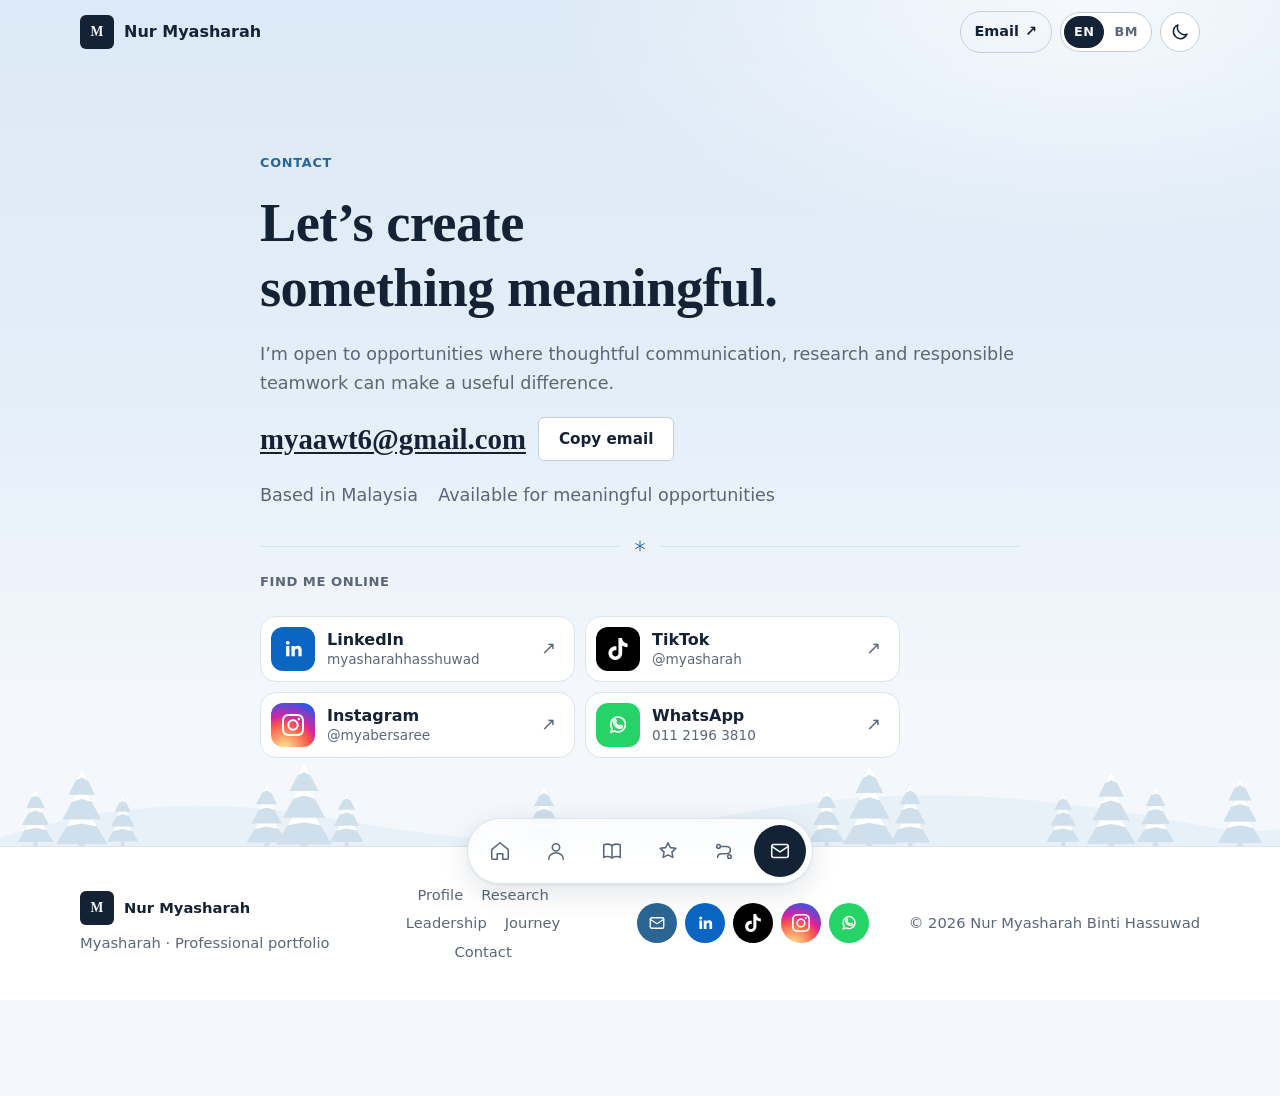
==== commit 402269d3: "Make the winter background a full scene - Icy day sky, and a night sky with stars, a moon and a soft" ====
--- a/hubungi.html
+++ b/hubungi.html
@@ -11,8 +11,8 @@
     <meta property="og:description" content="Contact Nur Myasharah Binti Hassuwad by email, LinkedIn, TikTok, Instagram or WhatsApp." />
     <meta property="og:image" content="assets/profile-myasharah.jpg" />
     <link rel="icon" href="assets/favicon.svg" type="image/svg+xml" />
-    <script src="boot.js?v=20261106-winter"></script>
-    <link rel="stylesheet" href="styles.css?v=20261106-winter" />
+    <script src="boot.js?v=20261106-scene"></script>
+    <link rel="stylesheet" href="styles.css?v=20261106-scene" />
     <title>Contact | Nur Myasharah</title>
   </head>
   <body>
@@ -151,7 +151,7 @@
       </div>
     </footer>
 
-    <script type="module" src="app.js?v=20261106-winter"></script>
-    <script type="module" src="winter-ambience.js?v=20261106-winter"></script>
+    <script type="module" src="app.js?v=20261106-scene"></script>
+    <script type="module" src="winter-ambience.js?v=20261106-scene"></script>
   </body>
 </html>
--- a/styles.css
+++ b/styles.css
@@ -12,7 +12,7 @@
   --muted: #5a6779;
   --line: #dbe3ec;
   --line-strong: #c3cfdc;
-  --accent: #2f6f9f;
+  --accent: #2a6593;
   --accent-strong: #235a83;
   --accent-soft: #e2eef8;
   --accent-border: #bcd6ea;
@@ -30,8 +30,6 @@
   --dock-bg: rgba(255, 255, 255, 0.92);
   --dock-bg-blur: rgba(255, 255, 255, 0.78);
   --pill-bg: rgba(255, 255, 255, 0.92);
-  --flake: #b9cfe4;
-  --flake-opacity: 0.7;
   color-scheme: light;
 
   --font-body: system-ui, -apple-system, "Segoe UI", Roboto, "Helvetica Neue", Arial, sans-serif;
@@ -73,8 +71,6 @@
   --dock-bg: rgba(17, 26, 43, 0.94);
   --dock-bg-blur: rgba(17, 26, 43, 0.8);
   --pill-bg: rgba(11, 18, 32, 0.88);
-  --flake: #dbe8f6;
-  --flake-opacity: 0.45;
   --shadow: 0 1px 2px rgba(0, 0, 0, 0.35), 0 4px 16px rgba(0, 0, 0, 0.3);
   color-scheme: dark;
 }
@@ -1285,12 +1281,41 @@
 }
 
 /* A very light frost in the top-left corner of inner page heroes */
+/* Inner page heroes sit straight on the winter sky */
 .page-hero {
-  background: radial-gradient(circle at 0 0, var(--accent-soft), transparent 40%);
-}
-
-/* Falling snow (winter-ambience.js) sits behind the content */
-.snow-fall {
+  background: none;
+}
+
+/* ---------- Winter scene (winter-ambience.js) ---------- */
+/* A fixed layer behind the content: sky, aurora (night only), stars (night only), snowy hills with
+   pines, and snow falling in three depths. */
+
+:root {
+  --sky-top: #dce9f6;
+  --sky-mid: #e3eef9;
+  --sky-low: #f4f7fb;
+  --hill-far: #e9f1f8;
+  --hill-near-top: #ffffff;
+  --hill-near-low: #eef4fa;
+  --pine: #d0dfec;
+  --pine-snow: #ffffff;
+  --hill-shine: rgba(255, 255, 255, 0.9);
+}
+
+:root[data-theme="dark"] {
+  --sky-top: #040a17;
+  --sky-mid: #0a1630;
+  --sky-low: #0d1a33;
+  --hill-far: #13223c;
+  --hill-near-top: #1c2d4a;
+  --hill-near-low: #15243d;
+  --pine: #0e1a30;
+  --pine-snow: #2d4266;
+  --hill-shine: rgba(180, 210, 240, 0.18);
+}
+
+.snow-fall,
+.hub-snow {
   position: fixed;
   z-index: -1;
   inset: 0;
@@ -1298,6 +1323,86 @@
   pointer-events: none;
 }
 
+.winter-sky {
+  position: absolute;
+  inset: 0;
+  background:
+    radial-gradient(ellipse 60% 40% at 85% 0%, rgba(255, 255, 255, 0.75), transparent 70%),
+    linear-gradient(180deg, var(--sky-top) 0%, var(--sky-mid) 42%, var(--sky-low) 78%);
+}
+
+:root[data-theme="dark"] .winter-sky {
+  background:
+    radial-gradient(circle at 82% 12%, rgba(220, 235, 255, 0.16) 0 2.2rem, transparent 2.3rem),
+    radial-gradient(circle at 82% 12%, rgba(160, 200, 255, 0.1), transparent 9rem),
+    linear-gradient(180deg, var(--sky-top) 0%, var(--sky-mid) 45%, var(--sky-low) 80%);
+}
+
+/* Aurora ribbons: night only, very soft */
+.winter-aurora {
+  position: absolute;
+  inset: -10% -10% 45%;
+  display: none;
+  background:
+    radial-gradient(ellipse 45% 30% at 25% 35%, rgba(80, 210, 175, 0.16), transparent 70%),
+    radial-gradient(ellipse 40% 26% at 60% 22%, rgba(110, 150, 255, 0.14), transparent 70%),
+    radial-gradient(ellipse 30% 22% at 80% 40%, rgba(150, 110, 230, 0.1), transparent 70%);
+  animation: aurora-drift 18s ease-in-out infinite alternate;
+  will-change: transform;
+}
+
+:root[data-theme="dark"] .winter-aurora {
+  display: block;
+}
+
+@keyframes aurora-drift {
+  from { transform: translate3d(-3%, 0, 0) scaleY(1); }
+  to { transform: translate3d(3%, 2%, 0) scaleY(1.12); }
+}
+
+.winter-stars {
+  position: absolute;
+  inset: 0 0 auto;
+  display: none;
+  width: 100%;
+  height: 100%;
+  fill: #e8f1ff;
+}
+
+:root[data-theme="dark"] .winter-stars {
+  display: block;
+}
+
+.winter-stars .twinkle {
+  animation: twinkle 4s ease-in-out var(--twinkle-delay, 0s) infinite alternate;
+}
+
+@keyframes twinkle {
+  from { opacity: 1; }
+  to { opacity: 0.25; }
+}
+
+.winter-hills {
+  position: absolute;
+  left: 0;
+  bottom: 0;
+  width: 100%;
+  height: clamp(110px, 20vh, 210px);
+}
+
+.hill-far { fill: var(--hill-far); }
+.pine { fill: var(--pine); }
+.pine-snow { fill: var(--pine-snow); }
+.hill-near { fill: var(--hill-near-top); }
+
+.hill-shine {
+  fill: none;
+  stroke: var(--hill-shine);
+  stroke-width: 2;
+  stroke-linecap: round;
+}
+
+/* Falling snow */
 .flake {
   position: absolute;
   top: -40px;
@@ -1312,16 +1417,32 @@
   display: block;
   width: 100%;
   height: 100%;
-  opacity: var(--flake-opacity);
   fill: var(--flake);
   stroke: var(--flake);
   animation: snow-sway var(--flake-sway) ease-in-out var(--flake-delay) infinite alternate;
   will-change: transform;
 }
 
-.flake-dim svg {
-  opacity: calc(var(--flake-opacity) * 0.8);
-}
+.flake-far svg { opacity: 0.55; }
+.flake-mid svg { opacity: 0.8; }
+.flake-near svg { opacity: 0.95; }
+
+:root {
+  --flake: #ffffff;
+}
+
+/* On the pale day sky white flakes need a faint blue edge to show */
+:root:not([data-theme="dark"]) .flake svg {
+  filter: drop-shadow(0 0 1px rgba(42, 101, 147, 0.7)) drop-shadow(0 1px 3px rgba(42, 101, 147, 0.25));
+}
+
+:root[data-theme="dark"] {
+  --flake: #e6f0fb;
+}
+
+:root[data-theme="dark"] .flake-far svg { opacity: 0.4; }
+:root[data-theme="dark"] .flake-mid svg { opacity: 0.6; }
+:root[data-theme="dark"] .flake-near svg { opacity: 0.75; }
 
 @keyframes snow-fall {
   from { transform: translate3d(0, 0, 0); }
@@ -1331,6 +1452,43 @@
 @keyframes snow-sway {
   from { transform: translateX(-10px) rotate(0deg); }
   to { transform: translateX(10px) rotate(60deg); }
+}
+
+/* The link page has its own copy of the sky so it feels like the same winter */
+.hub {
+  isolation: isolate;
+  background:
+    radial-gradient(circle at 50% 0%, rgba(255, 255, 255, 0.6), transparent 55%),
+    linear-gradient(180deg, var(--sky-top) 0%, var(--sky-mid) 50%, var(--sky-low) 100%);
+}
+
+:root[data-theme="dark"] .hub {
+  background:
+    radial-gradient(ellipse 50% 30% at 30% 10%, rgba(80, 210, 175, 0.14), transparent 70%),
+    radial-gradient(ellipse 45% 28% at 70% 5%, rgba(110, 150, 255, 0.14), transparent 70%),
+    linear-gradient(180deg, var(--sky-top) 0%, var(--sky-mid) 50%, var(--sky-low) 100%);
+}
+
+.hub-snow {
+  position: absolute;
+}
+
+.hello {
+  background: linear-gradient(180deg, var(--sky-top), var(--sky-low));
+}
+
+.hello::after {
+  background: var(--sky-low);
+}
+
+/* Tinted bands let the scene glow through instead of hiding it */
+.section-soft {
+  background: color-mix(in srgb, var(--soft) 62%, transparent);
+  border-color: color-mix(in srgb, var(--line) 70%, transparent);
+}
+
+.page-hero {
+  border-bottom-color: color-mix(in srgb, var(--line) 70%, transparent);
 }
 
 /* Content sits above the snow */
@@ -2166,10 +2324,6 @@
     transition-duration: 0.01ms !important;
     animation-duration: 0.01ms !important;
     animation-delay: 0s !important;
-  }
-
-  .snow-fall {
-    display: none;
   }
 
   .hello {
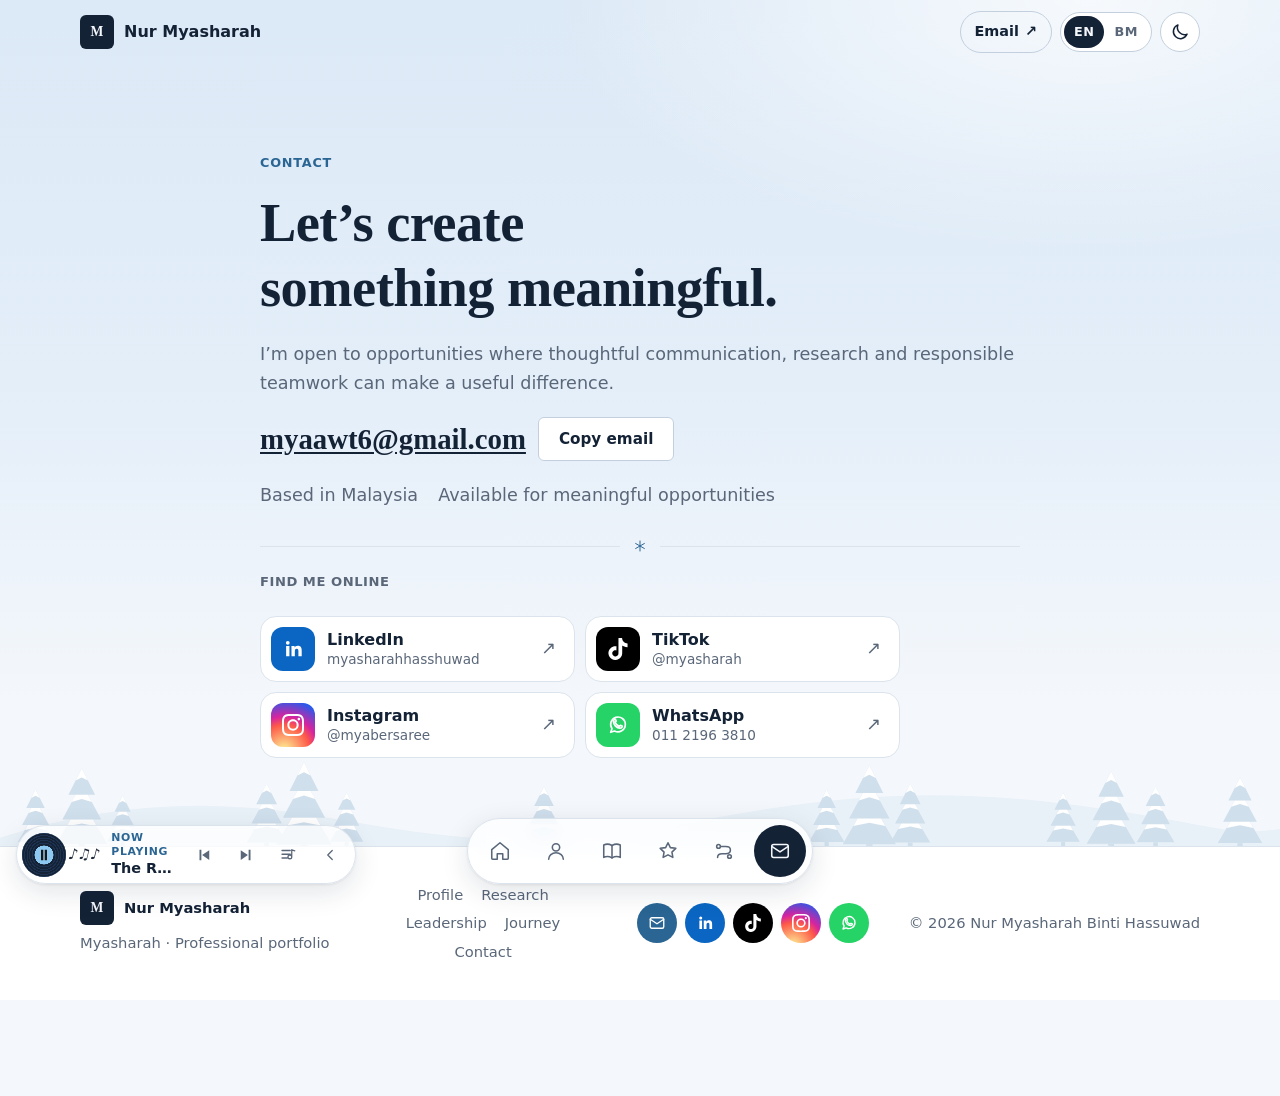
==== commit 9ed499cc: "Add background music and a winter portrait backdrop - Nine songs in assets/music/ listed in music-tr" ====
--- a/hubungi.html
+++ b/hubungi.html
@@ -11,8 +11,8 @@
     <meta property="og:description" content="Contact Nur Myasharah Binti Hassuwad by email, LinkedIn, TikTok, Instagram or WhatsApp." />
     <meta property="og:image" content="assets/profile-myasharah.jpg" />
     <link rel="icon" href="assets/favicon.svg" type="image/svg+xml" />
-    <script src="boot.js?v=20261106-scene"></script>
-    <link rel="stylesheet" href="styles.css?v=20261106-scene" />
+    <script src="boot.js?v=20261106-music"></script>
+    <link rel="stylesheet" href="styles.css?v=20261106-music" />
     <title>Contact | Nur Myasharah</title>
   </head>
   <body>
@@ -151,7 +151,7 @@
       </div>
     </footer>
 
-    <script type="module" src="app.js?v=20261106-scene"></script>
-    <script type="module" src="winter-ambience.js?v=20261106-scene"></script>
+    <script type="module" src="app.js?v=20261106-music"></script>
+    <script type="module" src="winter-ambience.js?v=20261106-music"></script>
   </body>
 </html>
--- a/styles.css
+++ b/styles.css
@@ -2480,6 +2480,12 @@
   }
 }
 
+/* The song list and the question hold text, so they stay solid over the winter scene */
+.music-player .music-player-playlist,
+.music-player .music-player-prompt {
+  background: var(--surface);
+}
+
 .music-player-bar {
   display: flex;
   align-items: center;
